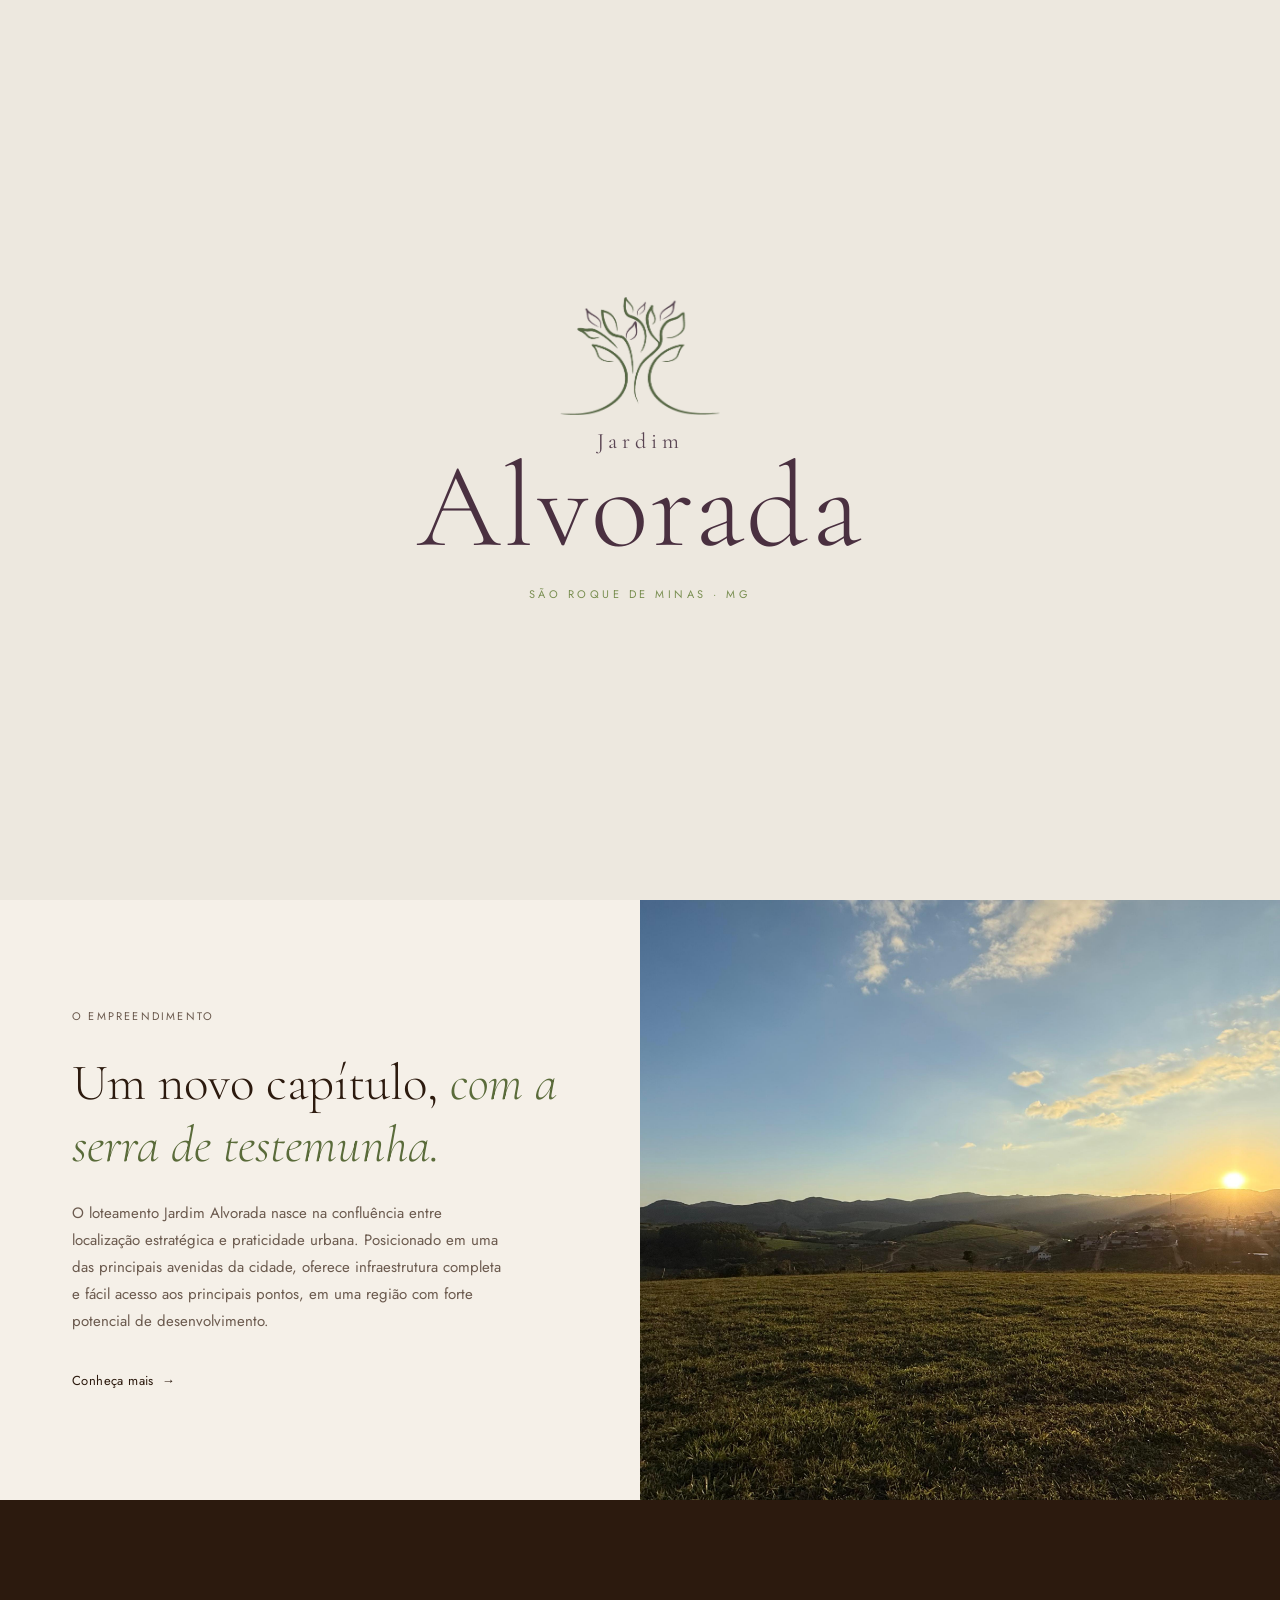
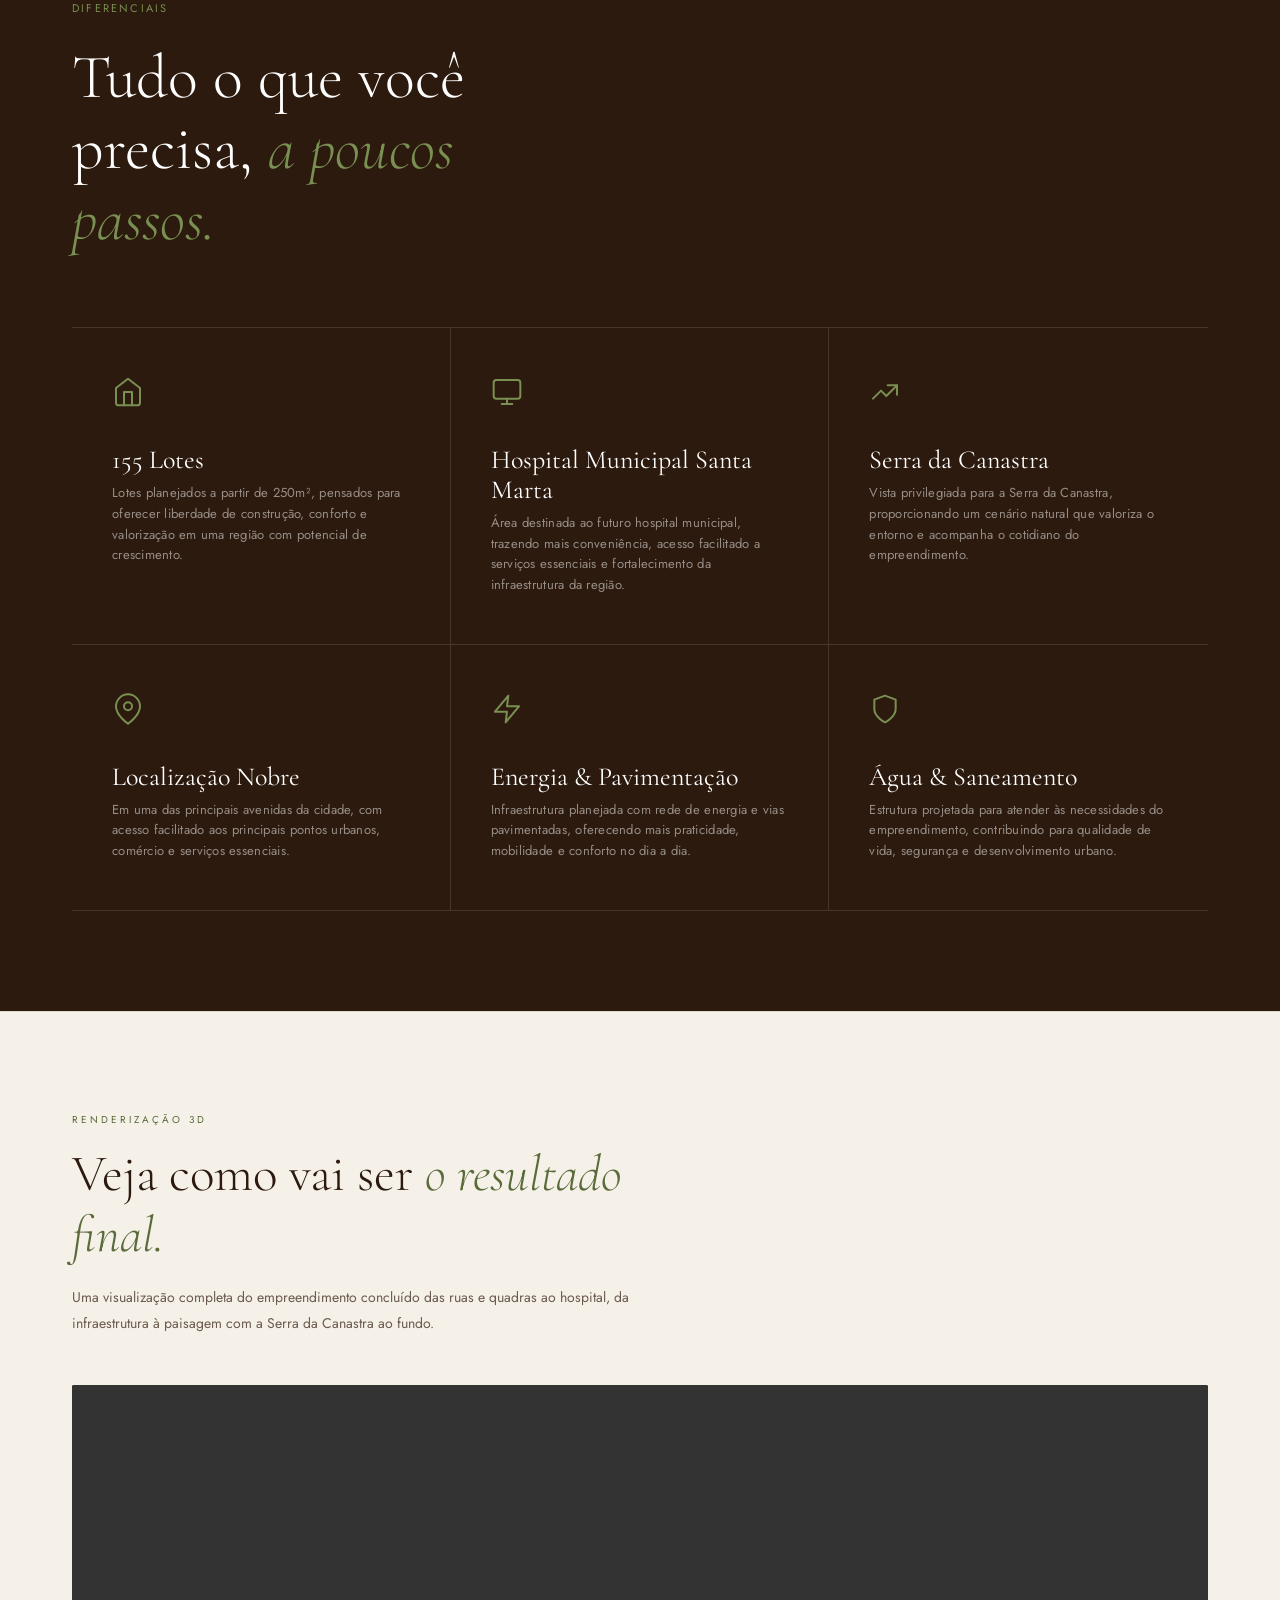
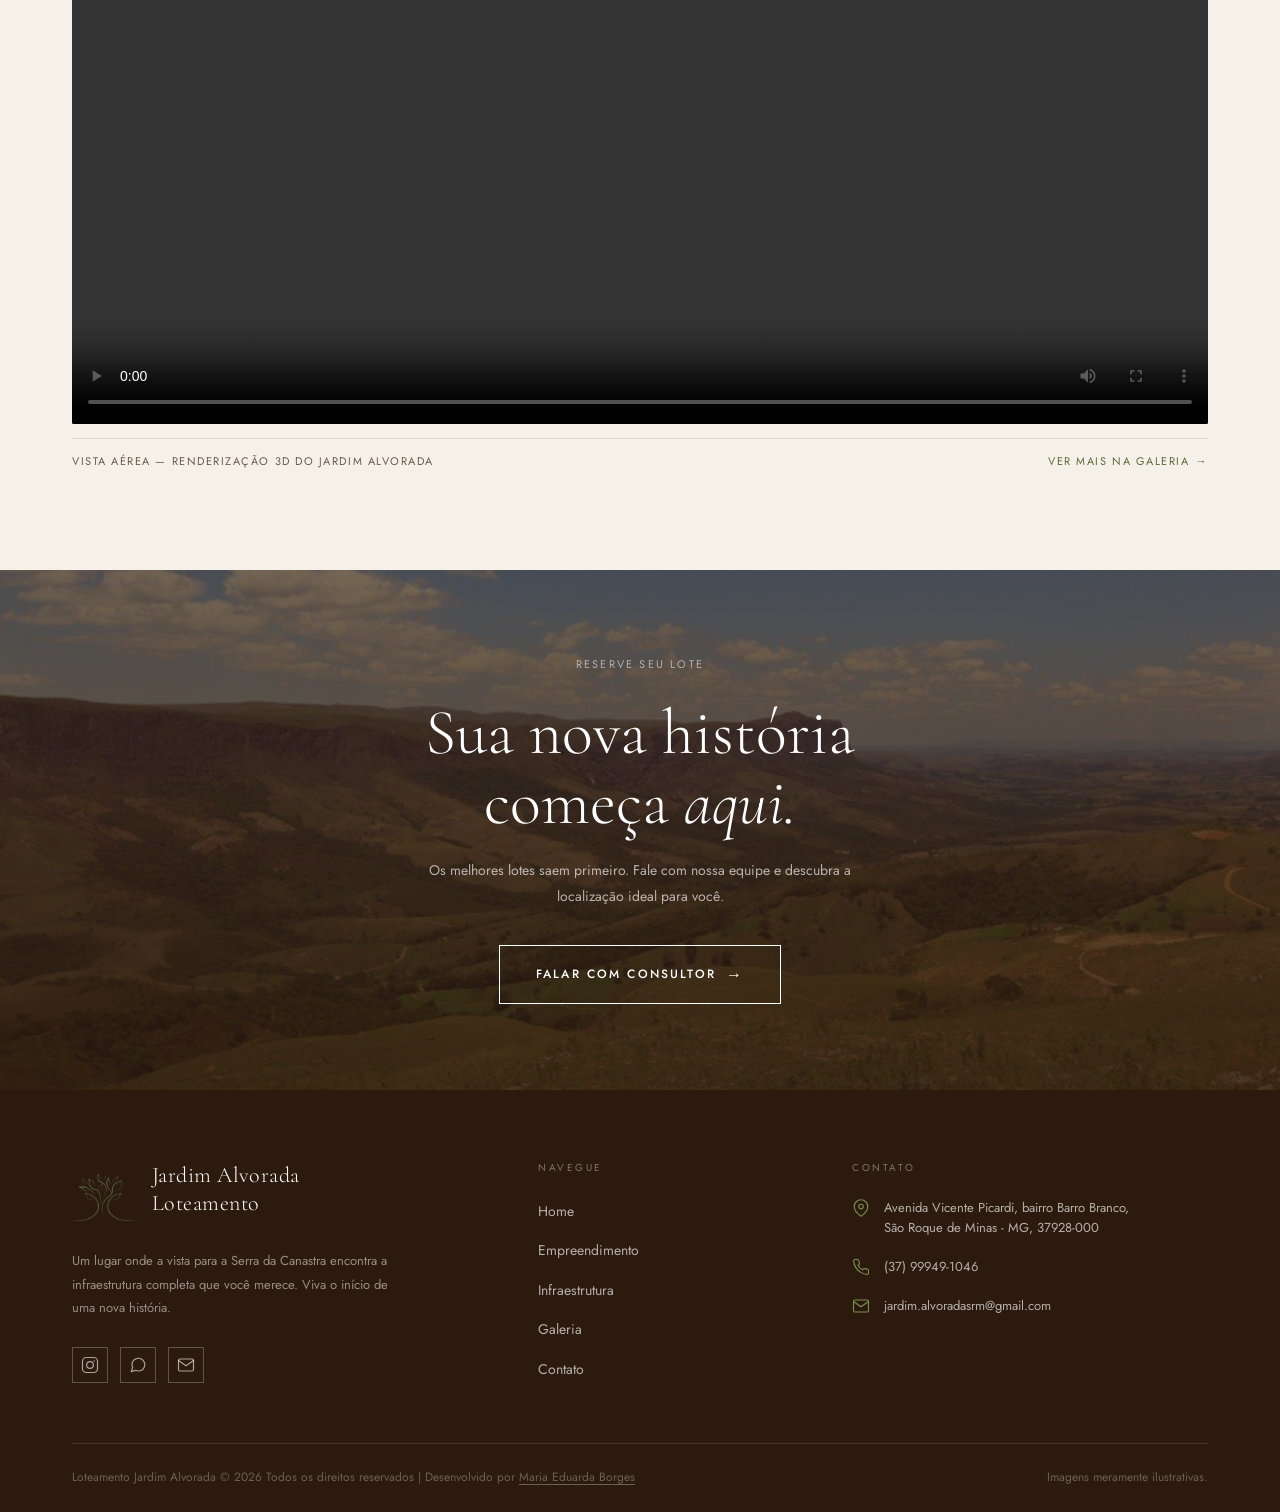
==== frontend/index.html @ a008f16a "Ajuste mapa interativo" ====
<!DOCTYPE html>
<html lang="pt-br">
<head>
  <meta charset="UTF-8">
  <meta name="viewport" content="width=device-width, initial-scale=1.0">
  <title>Loteamento Jardim Alvorada</title>
  <link rel="preconnect" href="https://fonts.googleapis.com">
  <link rel="preconnect" href="https://fonts.gstatic.com" crossorigin>
  <link href="https://fonts.googleapis.com/css2?family=Cormorant+Garamond:ital,wght@0,300;0,400;0,500;0,600;1,300;1,400;1,500&family=Cormorant+SC:wght@300;400;500&family=Jost:wght@300;400;500&display=swap" rel="stylesheet">
  <link rel="stylesheet" href="css/root.css">
  <link rel="stylesheet" href="css/components.css">
  <link rel="stylesheet" href="css/index.css">
  <link rel="stylesheet" href="css/responsive.css">
  <script src="preloader.js"></script>
</head>
<body>

<header class="nav hero-nav">
  <a href="index.html" class="logo-wrap">
    <img class="logo-icon" src="img/icone-transparent.png" alt="Jardim Alvorada ícone">
    <div class="logo-text-wrap">
      <span class="logo-name">Jardim Alvorada</span>
      <span class="logo-sub">Loteamento</span>
    </div>
  </a>
  <nav>
    <ul class="nav-links">
      <li><a href="index.html" class="active">Home</a></li>
      <li><a href="empreendimento.html">Empreendimento</a></li>
      <li><a href="infraestrutura.html">Infraestrutura</a></li>
      <li><a href="galeria.html">Galeria</a></li>
      <li><a href="contato.html">Contato</a></li>
    </ul>
  </nav>
  <button class="nav-toggle" aria-label="Menu"><span></span><span></span><span></span></button>
</header>

<div class="nav-mobile">
  <a href="index.html" class="active">Home</a>
  <a href="empreendimento.html">Empreendimento</a>
  <a href="infraestrutura.html">Infraestrutura</a>
  <a href="galeria.html">Galeria</a>
  <a href="contato.html">Contato</a>
</div>

<section class="hero" style="background-image:url('img/hero.jpg');">
  <div class="hero-overlay"></div>
  <div class="hero-content">
    <span class="label hero-label">Lançamento · Loteamento</span>
    <h1>Onde a vida <em>amanhece</em> diferente.</h1>
    <p class="hero-sub">155 lotes a partir de 250m² com vista para a Serra da Canastra, hospital integrado e infraestrutura completa.</p>
    <div class="hero-buttons">
      <a href="empreendimento.html" class="btn btn-primary">Conheça o Empreendimento <span class="arrow">→</span></a>
      <a href="contato.html" class="btn btn-outline">Quero meu Lote</a>
    </div>
  </div>
  <div class="scroll-hint">
    <span>Role para descobrir</span>
    <div class="scroll-line"></div>
  </div>
</section>

<section class="section-empreendimento">
  <div class="empreend-text">
    <span class="label section-label">O Empreendimento</span>
    <h2 class="fade-up">Um novo capítulo, <em>com a serra de testemunha.</em></h2>
    <p class="fade-up delay-1">O loteamento Jardim Alvorada nasce na confluência entre localização estratégica e praticidade urbana. Posicionado em uma das principais avenidas da cidade, oferece infraestrutura completa e fácil acesso aos principais pontos, em uma região com forte potencial de desenvolvimento.</p>
    <a href="empreendimento.html" class="link-arrow fade-up delay-2">Conheça mais <span>→</span></a>
  </div>
  <div class="empreend-image">
    <img src="img/empreendimento-split.jpg" alt="Serra da Canastra">
  </div>
</section>

<section class="section-diferenciais">
  <div class="diferenciais-header fade-up">
    <span class="label section-label">Diferenciais</span>
    <h2>Tudo o que você precisa, <em>a poucos passos.</em></h2>
  </div>
  <div class="diferenciais-grid">
    <div class="diferencial-item fade-up">
      <svg class="dif-icon" viewBox="0 0 24 24" fill="none" stroke-width="1.5" stroke-linecap="round" stroke-linejoin="round"><path d="M3 9l9-7 9 7v11a2 2 0 01-2 2H5a2 2 0 01-2-2z"/><polyline points="9,22 9,12 15,12 15,22"/></svg>
      <h3>155 Lotes</h3><p>Lotes planejados a partir de 250m², pensados para oferecer liberdade de construção, conforto e valorização em uma região com potencial de crescimento.</p>
    </div>
    <div class="diferencial-item fade-up delay-1">
      <svg class="dif-icon" viewBox="0 0 24 24" fill="none" stroke-width="1.5" stroke-linecap="round" stroke-linejoin="round"><rect x="2" y="3" width="20" height="14" rx="2"/><line x1="8" y1="21" x2="16" y2="21"/><line x1="12" y1="17" x2="12" y2="21"/></svg>
      <h3>Hospital Municipal Santa Marta</h3><p>Área destinada ao futuro hospital municipal, trazendo mais conveniência, acesso facilitado a serviços essenciais e fortalecimento da infraestrutura da região.</p>
    </div>
    <div class="diferencial-item fade-up delay-2">
      <svg class="dif-icon" viewBox="0 0 24 24" fill="none" stroke-width="1.5" stroke-linecap="round" stroke-linejoin="round"><polyline points="3,17 9,11 13,15 21,7"/><polyline points="14,7 21,7 21,14"/></svg>
      <h3>Serra da Canastra</h3><p>Vista privilegiada para a Serra da Canastra, proporcionando um cenário natural que valoriza o entorno e acompanha o cotidiano do empreendimento.</p>
    </div>
    <div class="diferencial-item fade-up delay-1">
      <svg class="dif-icon" viewBox="0 0 24 24" fill="none" stroke-width="1.5" stroke-linecap="round" stroke-linejoin="round"><path d="M21 10c0 7-9 13-9 13s-9-6-9-13a9 9 0 0118 0z"/><circle cx="12" cy="10" r="3"/></svg>
      <h3>Localização Nobre</h3><p>Em uma das principais avenidas da cidade, com acesso facilitado aos principais pontos urbanos, comércio e serviços essenciais.</p>
    </div>
    <div class="diferencial-item fade-up delay-2">
      <svg class="dif-icon" viewBox="0 0 24 24" fill="none" stroke-width="1.5" stroke-linecap="round" stroke-linejoin="round"><polygon points="13,2 3,14 12,14 11,22 21,10 12,10"/></svg>
      <h3>Energia &amp; Pavimentação</h3><p>Infraestrutura planejada com rede de energia e vias pavimentadas, oferecendo mais praticidade, mobilidade e conforto no dia a dia.</p>
    </div>
    <div class="diferencial-item fade-up delay-3">
      <svg class="dif-icon" viewBox="0 0 24 24" fill="none" stroke-width="1.5" stroke-linecap="round" stroke-linejoin="round"><path d="M12 22c0 0-8-4-8-10V5l8-3 8 3v7c0 6-8 10-8 10z"/></svg>
      <h3>Água &amp; Saneamento</h3><p>Estrutura projetada para atender às necessidades do empreendimento, contribuindo para qualidade de vida, segurança e desenvolvimento urbano.</p>
    </div>
  </div>
</section>

<!-- VÍDEO -->
<section class="section-video-destaque">
  <div class="video-destaque-intro fade-up">
    <span class="sl">Renderização 3D</span>
    <h2>Veja como vai ser <em>o resultado final.</em></h2>
    <p>Uma visualização completa do empreendimento concluído das ruas e quadras ao hospital, da infraestrutura à paisagem com a Serra da Canastra ao fundo.</p>
  </div>
  <div class="video-destaque-wrap fade-up delay-1">
    <video controls preload="metadata">
      <source src="video/render-1.mp4" type="video/mp4">
      Seu navegador não suporta vídeo HTML5.
    </video>
    <div class="video-destaque-caption">
      Vista aérea — renderização 3D do Jardim Alvorada
      <a href="galeria.html" class="video-galeria-link">Ver mais na Galeria <span>→</span></a>
    </div>
  </div>
</section>

<section class="section-cta" style="background-image:url('img/cta.jpg');">
  <div class="cta-overlay"></div>
  <div class="cta-content fade-up">
    <span class="label section-label">Reserve seu Lote</span>
    <h2>Sua nova história começa <em>aqui.</em></h2>
    <p>Os melhores lotes saem primeiro. Fale com nossa equipe e descubra a localização ideal para você.</p>
    <a href="contato.html" class="btn btn-outline-dark">Falar com Consultor <span class="arrow">→</span></a>
  </div>
</section>

<footer class="footer">
  <div class="footer-grid">
    <div class="footer-brand">
      <div class="footer-brand-logo">
        <img src="img/icone-transparent.png" alt="Jardim Alvorada ícone">
        <span class="logo-name">Jardim Alvorada<br>Loteamento</span>
      </div>
      <p>Um lugar onde a vista para a Serra da Canastra encontra a infraestrutura completa que você merece. Viva o início de uma nova história.</p>
      <div class="footer-social">
        <a href="https://www.instagram.com/jardim.alvoradasrm/" target="_blank" rel="noopener noreferrer" class="social-btn" aria-label="Instagram">
          <svg viewBox="0 0 24 24" fill="none" stroke="currentColor" stroke-width="1.6" stroke-linecap="round" stroke-linejoin="round">
            <rect x="2" y="2" width="20" height="20" rx="5" ry="5"/>
            <circle cx="12" cy="12" r="4.5"/>
            <circle cx="17.5" cy="6.5" r="1" fill="currentColor" stroke="none"/>
          </svg>
        </a>
        <a href="https://wa.me/5537999491046" target="_blank" rel="noopener noreferrer" class="social-btn" aria-label="WhatsApp">
          <svg viewBox="0 0 24 24" fill="none" stroke="currentColor" stroke-width="1.6" stroke-linecap="round" stroke-linejoin="round">
            <path d="M21 11.5a8.38 8.38 0 01-.9 3.8 8.5 8.5 0 01-7.6 4.7 8.38 8.38 0 01-3.8-.9L3 21l1.9-5.7a8.38 8.38 0 01-.9-3.8 8.5 8.5 0 014.7-7.6 8.38 8.38 0 013.8-.9h.5a8.48 8.48 0 018 8v.5z"/>
          </svg>
        </a>
        <a href="mailto:jardim.alvoradasrm@gmail.com" class="social-btn" aria-label="E-mail">
          <svg viewBox="0 0 24 24" fill="none" stroke="currentColor" stroke-width="1.6" stroke-linecap="round" stroke-linejoin="round">
            <path d="M4 4h16c1.1 0 2 .9 2 2v12c0 1.1-.9 2-2 2H4c-1.1 0-2-.9-2-2V6c0-1.1.9-2 2-2z"/>
            <polyline points="22,6 12,13 2,6"/>
          </svg>
        </a>
      </div>
    </div>
    <div class="footer-nav">
      <h4>Navegue</h4>
      <ul>
        <li><a href="index.html">Home</a></li>
        <li><a href="empreendimento.html">Empreendimento</a></li>
        <li><a href="infraestrutura.html">Infraestrutura</a></li>
        <li><a href="galeria.html">Galeria</a></li>
        <li><a href="contato.html">Contato</a></li>
      </ul>
    </div>
    <div class="footer-contact">
      <h4>Contato</h4>
      <div class="contact-item"><svg class="contact-icon" viewBox="0 0 24 24"><path d="M21 10c0 7-9 13-9 13s-9-6-9-13a9 9 0 0118 0z"/><circle cx="12" cy="10" r="3"/></svg><p>Avenida Vicente Picardi, bairro Barro Branco,<br>São Roque de Minas - MG, 37928-000</p></div>
      <div class="contact-item"><svg class="contact-icon" viewBox="0 0 24 24"><path d="M22 16.92v3a2 2 0 01-2.18 2 19.79 19.79 0 01-8.63-3.07 19.5 19.5 0 01-6-6A19.79 19.79 0 012.12 4.18 2 2 0 014.11 2h3a2 2 0 012 1.72c.127.96.361 1.903.7 2.81a2 2 0 01-.45 2.11L8.09 9.91a16 16 0 006 6l1.27-1.27a2 2 0 012.11-.45c.907.339 1.85.573 2.81.7A2 2 0 0122 16.92z"/></svg><p>(37) 99949-1046</p></div>
      <div class="contact-item"><svg class="contact-icon" viewBox="0 0 24 24"><path d="M4 4h16c1.1 0 2 .9 2 2v12c0 1.1-.9 2-2 2H4c-1.1 0-2-.9-2-2V6c0-1.1.9-2 2-2z"/><polyline points="22,6 12,13 2,6"/></svg><p>jardim.alvoradasrm@gmail.com</p></div>
    </div>
  </div>
  <div class="footer-bottom">
    <p>Loteamento Jardim Alvorada © 2026 Todos os direitos reservados | Desenvolvido por <a href="https://github.com/mariaesborges" target="_blank" rel="noopener noreferrer">Maria Eduarda Borges</a></p>
    <p>Imagens meramente ilustrativas.</p>
  </div>
</footer>

<script src="shared.js"></script>
</body>
</html>
---- frontend/css/root.css ----
/* ============================================================
   root.css — variáveis CSS, reset e tipografia base
   Jardim Alvorada Residencial
   ============================================================ */

/* ===== VARIÁVEIS ===== */
:root {
  /* Paleta */
  --cream:        #f5f0e8;
  --dark-brown:   #2c1a0e;
  --medium-brown: #3d2512;
  --green:        #5a6b3a;
  --green-light:  #7a8f52;
  --green-hover:  #4a5930;
  --mauve:        #594452;
  --text:         #2c1a0e;
  --text-light:   #6b5a4e;
  --white:        #ffffff;
  --border:       rgba(44, 26, 14, 0.12);

  /* Tipografia */
  --font-serif: 'Cormorant Garamond', Georgia, serif;
  --font-sans:  'Jost', sans-serif;

  /* Espaçamentos */
  --pad-h:      72px;   /* padding horizontal padrão */
  --pad-h-md:   32px;   /* padding horizontal mobile */

  /* Transições */
  --trans-base: 0.3s ease;
  --trans-slow: 0.8s ease;
}

/* ===== RESET ===== */
*, *::before, *::after {
  margin: 0;
  padding: 0;
  box-sizing: border-box;
}

html {
  scroll-behavior: smooth;
  -webkit-text-size-adjust: 100%;
}

body {
  font-family: var(--font-serif);
  background: var(--cream);
  color: var(--text);
  line-height: 1.6;
  overflow-x: hidden;
}

img {
  display: block;
  max-width: 100%;
}

button {
  font-family: inherit;
}

/* ===== TIPOGRAFIA BASE ===== */
h1, h2, h3, h4 {
  font-family: var(--font-serif);
  font-weight: 400;
  line-height: 1.15;
}

p, a, li, span {
  font-family: var(--font-sans);
}

/* Label utilitário — usado em toda a aplicação */
.label {
  font-family: var(--font-sans);
  font-size: 11px;
  letter-spacing: 0.2em;
  text-transform: uppercase;
  font-weight: 400;
}

/* Eyelet (subtítulo de seção em topo) */
.el,
.sl {
  font-family: var(--font-sans);
  font-size: 11px;
  letter-spacing: 0.22em;
  text-transform: uppercase;
  color: var(--text-light);
  margin-bottom: 20px;
  display: block;
}

/* ===== ANIMAÇÕES GLOBAIS ===== */
.fade-up {
  opacity: 0;
  transform: translateY(32px);
  transition: opacity 0.8s ease, transform 0.8s ease;
}

.fade-up.visible {
  opacity: 1;
  transform: translateY(0);
}

.fade-up.delay-1 { transition-delay: 0.10s; }
.fade-up.delay-2 { transition-delay: 0.20s; }
.fade-up.delay-3 { transition-delay: 0.30s; }
.fade-up.delay-4 { transition-delay: 0.40s; }
.fade-up.delay-5 { transition-delay: 0.50s; }

/* ===== UTILITÁRIOS ===== */
.img-placeholder {
  width: 100%;
  height: 100%;
  background: linear-gradient(135deg, #3d2c1a, #594452, #4a5930);
  display: flex;
  align-items: center;
  justify-content: center;
  color: rgba(255,255,255,0.3);
  font-family: var(--font-sans);
  font-size: 12px;
  letter-spacing: 0.1em;
}
---- frontend/css/components.css ----
/* ============================================================
   components.css — componentes reutilizáveis em todas as páginas
   Depende de: root.css
   ============================================================ */

/* ===== NAV ===== */
.nav {
  position: fixed;
  top: 0;
  width: 100%;
  padding: 22px var(--pad-h);
  display: flex;
  align-items: center;
  justify-content: space-between;
  z-index: 1000;
  transition: background var(--trans-base), box-shadow var(--trans-base);
  background: transparent;
}

.nav.hero-nav  { background: transparent; }

.nav.nav-scroll,
.nav.nav-dark  {
  background: rgba(245, 240, 232, 0.96);
  backdrop-filter: blur(12px);
  -webkit-backdrop-filter: blur(12px);
  box-shadow: 0 1px 0 var(--border);
}

/* Logo */
.logo-wrap {
  display: flex;
  align-items: center;
  gap: 10px;
  text-decoration: none;
  line-height: 1;
}

.logo-icon {
  height: 40px;
  width: auto;
  flex-shrink: 0;
  transition: filter var(--trans-base);
}

.hero-nav .logo-icon {
  filter: brightness(0) invert(1) opacity(0.85);
}

.nav-dark  .logo-icon,
.nav-scroll .logo-icon { filter: none; }

.logo-text-wrap {
  display: flex;
  flex-direction: column;
  line-height: 1;
}

.logo-name {
  font-family: var(--font-serif);
  font-size: 22px;
  font-weight: 400;
  letter-spacing: 0.02em;
  color: var(--dark-brown);
  transition: color var(--trans-base);
}

.logo-sub {
  font-family: var(--font-sans);
  font-size: 9px;
  letter-spacing: 0.35em;
  text-transform: uppercase;
  color: var(--text-light);
  margin-top: 2px;
  transition: color var(--trans-base);
}

.hero-nav .logo-name,
.hero-nav .logo-sub { color: var(--white); }

/* Links desktop */
.nav-links {
  display: flex;
  gap: 36px;
  list-style: none;
}

.nav-links a {
  font-family: var(--font-sans);
  font-size: 13px;
  letter-spacing: 0.05em;
  text-decoration: none;
  color: var(--dark-brown);
  transition: color var(--trans-base);
  position: relative;
}

.hero-nav .nav-links a { color: rgba(255,255,255,0.9); }

.nav-links a::after {
  content: '';
  position: absolute;
  bottom: -4px;
  left: 0;
  width: 0;
  height: 1px;
  background: var(--green);
  transition: width var(--trans-base);
}

.nav-links a:hover::after,
.nav-links a.active::after { width: 100%; }

.nav-links a:hover           { color: var(--green); }
.hero-nav .nav-links a:hover { color: var(--white); }

/* Hamburger */
.nav-toggle {
  display: none;
  flex-direction: column;
  gap: 5px;
  background: none;
  border: none;
  cursor: pointer;
  padding: 4px;
  z-index: 1100;
}

.nav-toggle span {
  display: block;
  width: 24px;
  height: 1.5px;
  background: var(--dark-brown);
  transition: all var(--trans-base);
  transform-origin: center;
}

.hero-nav .nav-toggle span { background: var(--white); }

.nav-toggle.open span:nth-child(1) { transform: translateY(6.5px) rotate(45deg); }
.nav-toggle.open span:nth-child(2) { opacity: 0; transform: scaleX(0); }
.nav-toggle.open span:nth-child(3) { transform: translateY(-6.5px) rotate(-45deg); }

/* Mobile overlay */
.nav-mobile {
  display: none;
  position: fixed;
  inset: 0;
  background: var(--cream);
  z-index: 1050;
  flex-direction: column;
  align-items: center;
  justify-content: center;
  gap: 32px;
  opacity: 0;
  pointer-events: none;
  transition: opacity 0.35s ease;
}

.nav-mobile.open {
  display: flex;
  opacity: 1;
  pointer-events: all;
}

.nav-mobile a {
  font-family: var(--font-serif);
  font-size: 36px;
  font-weight: 300;
  color: var(--dark-brown);
  text-decoration: none;
  letter-spacing: 0.02em;
  transition: color var(--trans-base);
}

.nav-mobile a:hover,
.nav-mobile a.active { color: var(--green); }

/* ===== PAGE HERO BANNER (páginas internas) ===== */
.page-hero-banner {
  width: 100%;
  height: 440px;
  position: relative;
  overflow: hidden;
  background-size: cover;
  background-repeat: no-repeat;
  margin-top: 72px;
}

.ph-overlay {
  position: absolute;
  inset: 0;
}

.ph-content {
  position: absolute;
  bottom: 0;
  left: 0;
  padding: 56px var(--pad-h);
  max-width: 700px;
}

.ph-content .el {
  color: var(--green-light);
  margin-bottom: 20px;
}

.ph-content h1 {
  font-size: clamp(44px, 5.5vw, 72px);
  font-weight: 300;
  color: var(--white);
  line-height: 1.1;
  margin-bottom: 16px;
}

.ph-content p {
  font-family: var(--font-sans);
  font-size: 15px;
  color: rgba(255,255,255,0.72);
  line-height: 1.7;
  max-width: 540px;
}

/* ===== BOTÕES ===== */
.btn {
  display: inline-flex;
  align-items: center;
  gap: 10px;
  padding: 14px 28px;
  font-family: var(--font-sans);
  font-size: 11px;
  font-weight: 500;
  letter-spacing: 0.18em;
  text-transform: uppercase;
  text-decoration: none;
  transition: all var(--trans-base);
  cursor: pointer;
  border: none;
}

.btn-primary            { background: var(--green); color: var(--white); }
.btn-primary:hover      { background: var(--green-hover); }

.btn-outline {
  border: 1.5px solid rgba(255,255,255,0.7);
  color: var(--white);
  background: transparent;
}
.btn-outline:hover {
  background: rgba(255,255,255,0.1);
  border-color: var(--white);
}

.btn-outline-dark {
  border: 1.5px solid var(--white);
  color: var(--white);
  background: transparent;
  padding: 16px 36px;
  font-size: 12px;
}
.btn-outline-dark:hover { background: rgba(255,255,255,0.15); }

.arrow { font-size: 16px; transition: transform var(--trans-base); }
.btn:hover .arrow { transform: translateX(4px); }

.link-arrow {
  font-family: var(--font-sans);
  font-size: 13px;
  letter-spacing: 0.03em;
  color: var(--dark-brown);
  text-decoration: none;
  display: inline-flex;
  align-items: center;
  gap: 8px;
  transition: gap var(--trans-base);
}
.link-arrow:hover { gap: 14px; }

/* ===== SECTION CTA (compartilhado por todas as páginas) ===== */
.section-cta {
  position: relative;
  min-height: 520px;
  display: flex;
  align-items: center;
  justify-content: center;
  text-align: center;
  background-size: cover;
  background-position: center;
  overflow: hidden;
}

.cta-overlay {
  position: absolute;
  inset: 0;
  background: linear-gradient(to bottom, rgba(60,38,20,0.7), rgba(44,26,14,0.85));
}

.cta-content {
  position: relative;
  z-index: 2;
  max-width: 640px;
  padding: 80px 40px;
}

.cta-content .section-label {
  color: rgba(255,255,255,0.55);
  margin-bottom: 24px;
  display: block;
}

.cta-content h2 {
  font-size: clamp(44px, 5vw, 68px);
  font-weight: 300;
  color: var(--white);
  margin-bottom: 20px;
  line-height: 1.1;
}

.cta-content h2 em { font-style: italic; }

.cta-content p {
  font-size: 14px;
  color: rgba(255,255,255,0.65);
  line-height: 1.8;
  margin-bottom: 36px;
  max-width: 480px;
  margin-left: auto;
  margin-right: auto;
}

/* ===== FOOTER ===== */
.footer {
  background: var(--dark-brown);
  color: var(--white);
  padding: 72px var(--pad-h) 0;
}

.footer-grid {
  display: grid;
  grid-template-columns: 1.6fr 1fr 1.4fr;
  gap: 60px;
  padding-bottom: 60px;
  border-bottom: 1px solid rgba(255,255,255,0.1);
}

.footer-brand .logo-name {
  color: var(--white);
  font-size: 24px;
  margin-bottom: 16px;
  display: block;
}

.footer-brand p {
  font-size: 13px;
  color: rgba(255,255,255,0.5);
  line-height: 1.8;
  max-width: 320px;
  margin-bottom: 28px;
}

.footer-social { display: flex; gap: 12px; }

.social-btn {
  width: 36px;
  height: 36px;
  border: 1px solid rgba(255,255,255,0.25);
  display: flex;
  align-items: center;
  justify-content: center;
  text-decoration: none;
  color: rgba(255,255,255,0.6);
  transition: all var(--trans-base);
}
.social-btn:hover {
  border-color: rgba(255,255,255,0.6);
  color: var(--white);
}

.footer-nav h4,
.footer-contact h4 {
  font-family: var(--font-sans);
  font-size: 10px;
  letter-spacing: 0.25em;
  text-transform: uppercase;
  color: rgba(255,255,255,0.4);
  margin-bottom: 24px;
}

.footer-nav ul {
  list-style: none;
  display: flex;
  flex-direction: column;
  gap: 14px;
}

.footer-nav a {
  font-family: var(--font-sans);
  font-size: 14px;
  color: rgba(255,255,255,0.65);
  text-decoration: none;
  transition: color var(--trans-base);
}
.footer-nav a:hover { color: var(--white); }

.contact-item {
  display: flex;
  align-items: flex-start;
  gap: 14px;
  margin-bottom: 18px;
}

.contact-icon {
  width: 18px;
  height: 18px;
  stroke: var(--green-light);
  fill: none;
  stroke-width: 1.5;
  stroke-linecap: round;
  stroke-linejoin: round;
  flex-shrink: 0;
  margin-top: 1px;
}

.contact-item p {
  font-family: var(--font-sans);
  font-size: 13px;
  color: rgba(255,255,255,0.65);
  line-height: 1.6;
}

.footer-bottom {
  padding: 24px 0;
  display: flex;
  justify-content: space-between;
  align-items: center;
  flex-wrap: wrap;
  gap: 8px;
}

.footer-bottom p {
  font-family: var(--font-sans);
  font-size: 12px;
  color: rgba(255,255,255,0.3);
}

.footer-bottom a {
  color: rgba(255,255,255,0.3);
  text-decoration: underline;
  text-underline-offset: 3px;
  transition: color 0.2s;
}

.footer-bottom a:hover {
  color: rgba(255,255,255,0.65);
}

/* ===== LIGHTBOX ===== */
.lightbox {
  display: none;
  position: fixed;
  inset: 0;
  background: rgba(0,0,0,0.92);
  z-index: 9999;
  align-items: center;
  justify-content: center;
}
.lightbox.active { display: flex; }
.lightbox img { max-width: 90vw; max-height: 85vh; object-fit: contain; }
.lightbox-close {
  position: absolute;
  top: 28px;
  right: 36px;
  color: rgba(255,255,255,0.7);
  font-size: 32px;
  cursor: pointer;
  font-weight: 200;
  line-height: 1;
  transition: color var(--trans-base);
  background: none;
  border: none;
}
.lightbox-close:hover { color: var(--white); }

/* ===== FOOTER BRAND LOGO ===== */
.footer-brand-logo {
  display: flex;
  align-items: center;
  gap: 16px;
  margin-bottom: 16px;
}

.footer-brand-logo img {
  width: 64px;
  height: 64px;
  object-fit: contain;
  flex-shrink: 0;
  opacity: 0.9;
}

.footer-brand-logo .logo-name {
  font-family: var(--font-serif);
  font-size: 22px;
  font-weight: 300;
  color: var(--white);
  line-height: 1.25;
}

.footer-brand > .logo-name { display: none; }

.social-btn svg {
  width: 18px;
  height: 18px;
}

/* ===== RESPONSIVE GLOBAL ===== */
@media (max-width: 1024px) {
  .nav { padding: 20px 40px; }
  .ph-content { padding: 40px 40px; }
  .footer { padding: 60px 40px 0; }
}

@media (max-width: 768px) {
  :root { --pad-h: var(--pad-h-md); }

  .nav { padding: 18px var(--pad-h-md); }
  .nav-links { display: none; }
  .nav-toggle { display: flex; }

  .ph-content { padding: 36px var(--pad-h-md); }
  .page-hero-banner { height: 360px; }

  .footer { padding: 60px var(--pad-h-md) 0; }
  .footer-grid { grid-template-columns: 1fr; gap: 40px; }
}

@media (max-width: 480px) {
  .page-hero-banner { height: 300px; }
}
---- frontend/css/index.css ----
/* ============================================================
   index.css — estilos exclusivos da homepage (index.html)
   Depende de: root.css, components.css
   ============================================================ */

/* ===== HERO ===== */
.hero {
  height: 100vh;
  min-height: 700px;
  background-size: cover;
  background-position: center;
  background-repeat: no-repeat;
  display: flex;
  align-items: flex-end;
  padding: 80px var(--pad-h);
  position: relative;
  overflow: hidden;
}

.hero-overlay {
  position: absolute;
  inset: 0;
  background: linear-gradient(
    160deg,
    rgba(30, 18, 6, 0.55) 0%,
    rgba(44, 26, 14, 0.72) 50%,
    rgba(30, 18, 6, 0.82) 100%
  );
}

.hero-content {
  position: relative;
  z-index: 2;
  max-width: 620px;
}

.hero-label {
  color: rgba(255,255,255,0.65);
  margin-bottom: 20px;
  display: block;
}

.hero h1 {
  font-size: clamp(56px, 7vw, 88px);
  font-weight: 300;
  color: var(--white);
  letter-spacing: -0.01em;
  margin-bottom: 6px;
}

.hero h1 em {
  color: var(--green-light);
  font-style: italic;
  font-weight: 300;
}

.hero-sub {
  font-family: var(--font-sans);
  font-size: 15px;
  color: rgba(255,255,255,0.75);
  margin-top: 20px;
  margin-bottom: 36px;
  line-height: 1.7;
  max-width: 480px;
}

.hero-buttons {
  display: flex;
  gap: 16px;
  flex-wrap: wrap;
}

/* Scroll hint */
.scroll-hint {
  position: absolute;
  bottom: 32px;
  left: 50%;
  transform: translateX(-50%);
  z-index: 2;
  color: rgba(255,255,255,0.55);
  font-family: var(--font-sans);
  font-size: 10px;
  letter-spacing: 0.25em;
  text-transform: uppercase;
  display: flex;
  flex-direction: column;
  align-items: center;
  gap: 10px;
}

.scroll-line {
  width: 1px;
  height: 40px;
  background: rgba(255,255,255,0.4);
  animation: scrollDown 2s ease-in-out infinite;
}

@keyframes scrollDown {
  0%   { transform: scaleY(0); transform-origin: top; }
  50%  { transform: scaleY(1); transform-origin: top; }
  51%  { transform: scaleY(1); transform-origin: bottom; }
  100% { transform: scaleY(0); transform-origin: bottom; }
}

/* ===== SECTION: SPLIT EMPREENDIMENTO ===== */
.section-empreendimento {
  display: grid;
  grid-template-columns: 1fr 1fr;
  min-height: 600px;
}

.empreend-text {
  padding: 100px var(--pad-h);
  display: flex;
  flex-direction: column;
  justify-content: center;
  background: var(--cream);
}

.empreend-text .section-label {
  color: var(--text-light);
  margin-bottom: 28px;
  display: block;
}

.empreend-text h2 {
  font-size: clamp(36px, 4vw, 52px);
  font-weight: 300;
  color: var(--dark-brown);
  margin-bottom: 24px;
  line-height: 1.2;
}
.empreend-text h2 em { color: var(--green); font-style: italic; }

.empreend-text p {
  font-size: 15px;
  color: var(--text-light);
  line-height: 1.8;
  margin-bottom: 36px;
  max-width: 440px;
}

.empreend-image {
  position: relative;
  overflow: hidden;
  min-height: 500px;
}

.empreend-image img {
  width: 100%;
  height: 100%;
  object-fit: cover;
  transition: transform var(--trans-slow);
}
.empreend-image:hover img { transform: scale(1.03); }

/* ===== SECTION: DIFERENCIAIS ===== */
.section-diferenciais {
  background: var(--dark-brown);
  padding: 100px var(--pad-h);
  color: var(--white);
}

.diferenciais-header { margin-bottom: 72px; }

.diferenciais-header .section-label {
  color: var(--green-light);
  margin-bottom: 24px;
  display: block;
}

.diferenciais-header h2 {
  font-size: clamp(40px, 5vw, 62px);
  font-weight: 300;
  color: var(--white);
  max-width: 500px;
  line-height: 1.15;
}
.diferenciais-header h2 em { color: var(--green-light); font-style: italic; }

.diferenciais-grid {
  display: grid;
  grid-template-columns: repeat(3, 1fr);
  border-top: 1px solid rgba(255,255,255,0.12);
}

.diferencial-item {
  padding: 48px 40px;
  border-bottom: 1px solid rgba(255,255,255,0.12);
  transition: background var(--trans-base);
}
.diferencial-item:not(:nth-child(3n)) {
  border-right: 1px solid rgba(255,255,255,0.12);
}
.diferencial-item:hover { background: rgba(255,255,255,0.04); }

.dif-icon {
  width: 32px;
  height: 32px;
  margin-bottom: 28px;
  stroke: var(--green-light);
  fill: none;
  stroke-width: 1.5;
  stroke-linecap: round;
  stroke-linejoin: round;
}

.diferencial-item h3 {
  font-size: 26px;
  font-weight: 400;
  color: var(--white);
  margin-bottom: 8px;
}
.diferencial-item p {
  font-size: 13px;
  color: rgba(255,255,255,0.5);
  letter-spacing: 0.02em;
}

/* ===== VÍDEO DESTAQUE ===== */
.section-video-destaque {
  padding: 100px var(--pad-h);
  background: var(--cream);
  border-top: 1px solid var(--border);
}

.video-destaque-intro {
  max-width: 600px;
  margin-bottom: 48px;
}

.video-destaque-intro .sl {
  display: block;
  font-family: var(--font-sans);
  font-size: 10px;
  letter-spacing: 0.3em;
  text-transform: uppercase;
  color: var(--green);
  margin-bottom: 16px;
}

.video-destaque-intro h2 {
  font-size: clamp(36px, 4vw, 52px);
  font-weight: 300;
  color: var(--dark-brown);
  line-height: 1.2;
  margin-bottom: 18px;
}
.video-destaque-intro h2 em { color: var(--green); font-style: italic; }

.video-destaque-intro p {
  font-family: var(--font-sans);
  font-size: 14px;
  color: var(--text-light);
  line-height: 1.85;
}

.video-destaque-wrap video {
  width: 100%;
  display: block;
  aspect-ratio: 16 / 9;
  object-fit: cover;
  background: #1a1410;
  border-radius: 2px;
}

.video-destaque-caption {
  display: flex;
  align-items: center;
  justify-content: space-between;
  flex-wrap: wrap;
  gap: 12px;
  font-family: var(--font-sans);
  font-size: 11px;
  letter-spacing: 0.14em;
  text-transform: uppercase;
  color: var(--text-light);
  margin-top: 14px;
  padding-top: 14px;
  border-top: 1px solid var(--border);
}

.video-galeria-link {
  font-family: var(--font-sans);
  font-size: 11px;
  letter-spacing: 0.14em;
  text-transform: uppercase;
  color: var(--green);
  text-decoration: none;
  display: flex;
  align-items: center;
  gap: 6px;
  transition: opacity var(--trans-base);
}
.video-galeria-link:hover { opacity: 0.7; }

/* ===== RESPONSIVE ===== */
@media (max-width: 768px) {
  .hero { padding: 60px var(--pad-h-md); }
  .section-empreendimento { grid-template-columns: 1fr; }
  .empreend-text { padding: 64px var(--pad-h-md); }
  .empreend-image { min-height: 320px; }
  .section-diferenciais { padding: 72px var(--pad-h-md); }
  .diferenciais-grid { grid-template-columns: 1fr; }
  .diferencial-item:not(:nth-child(3n)) { border-right: none; }
  .section-video-destaque { padding: 72px var(--pad-h-md); }
}

@media (max-width: 480px) {
  .hero h1 { font-size: 42px; }
  .hero { padding: 40px 24px; }
}
---- frontend/css/responsive.css ----
/* ============================================================
   responsive.css — Jardim Alvorada
   Adicionar em TODAS as páginas como ÚLTIMO link CSS:
   <link rel="stylesheet" href="css/responsive.css">

   Breakpoints:
   xs:  < 480px      (mobile pequeno)
   sm:  480–767px    (mobile)
   md:  768–1023px   (tablet)
   lg:  1024–1279px  (notebook)
   xl:  ≥ 1280px     (desktop — padrão, sem media query)
   ============================================================ */

/* ============================================================
   RESET COMPLEMENTAR
   ============================================================ */
*, *::before, *::after { box-sizing: border-box; }
img, video { max-width: 100%; height: auto; display: block; }

/* ============================================================
   NAVBAR
   ============================================================ */

/* Tablet */
@media (max-width: 1023px) {
  .nav { padding: 18px 40px; }
  .nav-links { gap: 22px; }
  .nav-links a { font-size: 12px; }
}

/* Mobile — esconde links, mostra toggle */
@media (max-width: 767px) {
  .nav { padding: 16px 24px; }
  .nav-links { display: none !important; }
  .nav-toggle { display: flex !important; }
  .logo-icon  { height: 32px; }
  .logo-name  { font-size: 16px; }
  .logo-sub   { font-size: 8px; }
}

/* Menu mobile — transição suave */
.nav-mobile {
  transition: opacity 0.32s ease, transform 0.32s ease;
  transform: translateY(-8px);
}
.nav-mobile.open {
  transform: translateY(0);
}

@media (max-width: 767px) {
  .nav-mobile a { font-size: clamp(24px, 7vw, 36px); }
}

/* ============================================================
   PAGE HERO BANNER (páginas internas)
   ============================================================ */
@media (max-width: 767px) {
  .page-hero-banner { height: 280px; margin-top: 62px; }
  .ph-content { padding: 32px 24px; }
  .ph-content h1 { font-size: clamp(26px, 7vw, 38px); }
  .ph-content p  { font-size: 13px; max-width: 100%; }
}

@media (min-width: 768px) and (max-width: 1023px) {
  .page-hero-banner { height: 340px; }
  .ph-content { padding: 44px 40px; }
  .ph-content h1 { font-size: clamp(36px, 5vw, 52px); }
}

/* ============================================================
   HERO (homepage)
   ============================================================ */
@media (max-width: 479px) {
  .hero {
    padding: 36px 20px 52px;
    min-height: 100svh;
  }
  .hero h1       { font-size: clamp(34px, 10vw, 48px); line-height: 1.1; }
  .hero-sub      { font-size: 13px; margin-bottom: 24px; max-width: 100%; }
  .hero-buttons  { flex-direction: column; gap: 10px; }
  .hero-buttons .btn { width: 100%; justify-content: center; }
  .scroll-hint   { display: none; }
}

@media (min-width: 480px) and (max-width: 767px) {
  .hero { padding: 56px 28px; }
  .hero h1 { font-size: clamp(40px, 9vw, 58px); }
  .scroll-hint { display: none; }
}

@media (min-width: 768px) and (max-width: 1023px) {
  .hero { padding: 72px 40px; }
  .hero h1 { font-size: clamp(46px, 6.5vw, 64px); }
}

/* ============================================================
   SEÇÃO EMPREENDIMENTO SPLIT (homepage)
   ============================================================ */
@media (max-width: 767px) {
  .section-empreendimento {
    grid-template-columns: 1fr;
    min-height: auto;
  }
  .empreend-text  { padding: 52px 24px; order: 1; }
  .empreend-image { min-height: 240px; order: 2; }
  .empreend-text h2 { font-size: clamp(26px, 7vw, 36px); }
  .empreend-text p  { max-width: 100%; font-size: 14px; }
}

@media (min-width: 768px) and (max-width: 1023px) {
  .empreend-text { padding: 64px 40px; }
  .empreend-image { min-height: 360px; }
}

/* ============================================================
   DIFERENCIAIS (homepage)
   ============================================================ */
@media (max-width: 479px) {
  .section-diferenciais { padding: 52px 20px; }
  .diferenciais-header  { margin-bottom: 40px; }
  .diferenciais-header h2 { font-size: clamp(26px, 8vw, 36px); }
  .diferenciais-grid { grid-template-columns: 1fr; }
  .diferencial-item  { padding: 28px 0; border-right: none !important; }
  .diferencial-item h3 { font-size: 18px; }
  .dif-icon { width: 26px; height: 26px; margin-bottom: 18px; }
}

@media (min-width: 480px) and (max-width: 767px) {
  .section-diferenciais { padding: 60px 28px; }
  .diferenciais-grid { grid-template-columns: 1fr; }
  .diferencial-item  { padding: 32px 0; border-right: none !important; }
}

@media (min-width: 768px) and (max-width: 1023px) {
  .section-diferenciais { padding: 72px 40px; }
  .diferenciais-grid {
    grid-template-columns: 1fr 1fr;
  }
  .diferencial-item:nth-child(odd)  { border-right: 1px solid rgba(255,255,255,0.12) !important; }
  .diferencial-item:nth-child(even) { border-right: none !important; }
  .diferencial-item { padding: 40px 28px; }
}

/* ============================================================
   VÍDEO DESTAQUE (homepage)
   ============================================================ */
@media (max-width: 479px) {
  .section-video-destaque { padding: 52px 20px; }
  .video-destaque-intro h2 { font-size: clamp(24px, 7vw, 32px); }
  .video-destaque-caption  { flex-direction: column; align-items: flex-start; gap: 8px; }
}

@media (min-width: 480px) and (max-width: 767px) {
  .section-video-destaque { padding: 60px 28px; }
  .video-destaque-caption { flex-direction: column; gap: 10px; }
}

@media (min-width: 768px) and (max-width: 1023px) {
  .section-video-destaque { padding: 72px 40px; }
}

/* ============================================================
   SOBRE (empreendimento)
   ============================================================ */
@media (max-width: 479px) {
  .section-sobre { padding: 52px 20px; }
  .sobre-heading { font-size: clamp(26px, 7vw, 34px); margin-bottom: 24px; }
  .sobre-cols    { grid-template-columns: 1fr; gap: 16px; }
  .sobre-cols p  { font-size: 14px; }
}

@media (min-width: 480px) and (max-width: 767px) {
  .section-sobre { padding: 60px 28px; }
  .sobre-cols    { grid-template-columns: 1fr; gap: 20px; }
}

@media (min-width: 768px) and (max-width: 1023px) {
  .section-sobre { padding: 72px 40px; }
  .sobre-cols    { grid-template-columns: 1fr 1fr; gap: 40px; }
}

/* ============================================================
   NÚMEROS (empreendimento)
   ============================================================ */
@media (max-width: 479px) {
  .section-numeros { padding: 44px 20px 52px; }
  .numeros-grid    { grid-template-columns: 1fr 1fr; }
  .numero-item     { padding: 20px 12px 0 0; }
  .numero-valor    { font-size: clamp(36px, 10vw, 52px); margin-bottom: 8px; }
  .numero-label    { font-size: 9px; letter-spacing: 0.1em; }
}

@media (min-width: 480px) and (max-width: 767px) {
  .section-numeros { padding: 52px 28px 60px; }
  .numeros-grid    { grid-template-columns: 1fr 1fr; gap: 24px; }
  .numero-valor    { font-size: clamp(44px, 9vw, 60px); }
}

@media (min-width: 768px) and (max-width: 1023px) {
  .section-numeros { padding: 52px 40px 60px; }
  .numeros-grid    { grid-template-columns: repeat(2, 1fr); gap: 28px; }
}

/* ============================================================
   OS LOTES (empreendimento)
   ============================================================ */
@media (max-width: 767px) {
  .section-lotes {
    grid-template-columns: 1fr;
    padding: 0 24px 64px;
    gap: 36px;
  }
  .lotes-image img { min-height: 240px; }
  .lotes-text h2   { font-size: clamp(24px, 7vw, 34px); }
  .lotes-text .tp  { font-size: 13px; }
  .lotes-list li   { padding: 11px 0; gap: 10px; }
  .lic             { width: 28px; height: 28px; flex-shrink: 0; }
  .li-text strong  { font-size: 13px; }
  .li-text span    { font-size: 11px; }
}

@media (min-width: 768px) and (max-width: 1023px) {
  .section-lotes {
    grid-template-columns: 1fr;
    padding: 0 40px 80px;
    gap: 48px;
  }
  .lotes-image img { min-height: 300px; }
}

/* ============================================================
   MAPA INTERATIVO (empreendimento)
   ============================================================ */
@media (max-width: 479px) {
  .section-mapa  { padding: 52px 20px; }
  .mapa-intro h2 { font-size: clamp(24px, 7vw, 32px); }
  .mapa-intro p  { font-size: 13px; }
  .mapa-layout   { grid-template-columns: 1fr; }
  .mapa-svg-wrap { min-height: 260px; }
  .mapa-painel   { padding: 24px 16px; }
  .painel-sel h3 { font-size: 18px; }
  .painel-desc   { font-size: 12px; }
  .tag-btn       { font-size: 10px; padding: 5px 8px; }
}

@media (min-width: 480px) and (max-width: 767px) {
  .section-mapa  { padding: 60px 28px; }
  .mapa-layout   { grid-template-columns: 1fr; }
  .mapa-painel   { padding: 28px 20px; }
}

@media (min-width: 768px) and (max-width: 1023px) {
  .section-mapa  { padding: 64px 40px; }
  .mapa-layout   { grid-template-columns: 1fr; }
  .mapa-painel   { padding: 32px 28px; }
}

@media (min-width: 1024px) and (max-width: 1279px) {
  .mapa-layout { grid-template-columns: 1fr 260px; }
}

/* ============================================================
   LEGENDA (empreendimento)
   ============================================================ */
@media (max-width: 479px) {
  .section-legenda { margin: 0 20px; padding: 32px 16px; }
  .leg-title { font-size: 22px; }
  .leg-cols  { grid-template-columns: 1fr; gap: 28px; }
  .leg-item div p:first-child { font-size: 15px; }
}

@media (min-width: 480px) and (max-width: 767px) {
  .section-legenda { margin: 0 24px; padding: 36px 20px; }
  .leg-cols { grid-template-columns: 1fr; gap: 32px; }
}

@media (min-width: 768px) and (max-width: 1023px) {
  .section-legenda { margin: 0 40px; padding: 40px 32px; }
  .leg-cols { grid-template-columns: 1fr 1fr; gap: 32px; }
}

/* ============================================================
   CTA (todas as páginas)
   ============================================================ */
@media (max-width: 479px) {
  .section-cta { min-height: 360px; }
  .cta-content { padding: 56px 20px; }
  .cta-content h2 { font-size: clamp(26px, 8vw, 36px); }
  .cta-content p  { font-size: 13px; max-width: 100%; }
}

@media (min-width: 480px) and (max-width: 767px) {
  .cta-content { padding: 64px 28px; }
  .cta-content h2 { font-size: clamp(28px, 7vw, 40px); }
}

/* ============================================================
   GALERIA
   ============================================================ */
@media (max-width: 479px) {
  .section-galeria  { padding: 44px 16px 56px; }
  .galeria-intro    { margin-bottom: 36px; }
  .galeria-intro h2 { font-size: clamp(24px, 8vw, 32px); }
  .galeria-grid {
    grid-template-columns: 1fr;
    gap: 6px;
    margin-bottom: 36px;
  }
  .gal-item.gal-wide {
    grid-column: span 1;
    aspect-ratio: 4 / 3;
  }
  .galeria-video-caption {
    flex-direction: column;
    align-items: flex-start;
    gap: 8px;
  }
}

@media (min-width: 480px) and (max-width: 767px) {
  .section-galeria { padding: 52px 20px 64px; }
  .galeria-grid {
    grid-template-columns: repeat(2, 1fr);
    gap: 6px;
  }
  .gal-item.gal-wide { grid-column: span 2; }
}

@media (min-width: 768px) and (max-width: 1023px) {
  .section-galeria { padding: 64px 40px 72px; }
  .galeria-grid {
    grid-template-columns: repeat(2, 1fr);
    gap: 10px;
  }
  .gal-item.gal-wide { grid-column: span 2; }
}

/* Lightbox em mobile */
@media (max-width: 767px) {
  .lb-prev  { left: 6px; }
  .lb-next  { right: 6px; }
  .lb-nav   { width: 38px; height: 38px; }
  .lb-close { top: 14px; right: 14px; width: 36px; height: 36px; }
  .lb-img   { max-width: 96vw; max-height: 72vh; }
  .lb-counter { font-size: 10px; }
}

/* ============================================================
   INFRAESTRUTURA
   ============================================================ */
@media (max-width: 479px) {
  .infra-block {
    grid-template-columns: 1fr !important;
    padding: 44px 20px !important;
    gap: 28px !important;
  }
  .infra-block.reverse .ib-image,
  .infra-block.reverse .ib-text { order: unset; }
  .infra-block .ib-image { order: 1; }
  .infra-block .ib-text  { order: 2; }
  .ib-image { min-height: 220px !important; }
  .ib-text  { padding: 0 !important; }
  .ib-text h2 { font-size: clamp(22px, 7vw, 30px); }
  .ib-text p  { font-size: 13px; max-width: 100%; }
  /* Remove sangrias no mobile */
  .ib-image.bleed-left  { margin-left: -20px !important; }
  .ib-image.bleed-right { margin-right: -20px !important; }
}

@media (min-width: 480px) and (max-width: 767px) {
  .infra-block {
    grid-template-columns: 1fr !important;
    padding: 52px 28px !important;
    gap: 32px !important;
  }
  .infra-block .ib-image { order: 1; }
  .infra-block .ib-text  { order: 2; }
  .ib-image { min-height: 240px !important; }
  .ib-text  { padding: 0 !important; }
  .ib-image.bleed-left  { margin-left: -28px !important; }
  .ib-image.bleed-right { margin-right: -28px !important; }
}

@media (min-width: 768px) and (max-width: 1023px) {
  .infra-block {
    padding: 60px 40px !important;
    gap: 48px !important;
  }
  .ib-image { min-height: 280px !important; }
  .ib-text h2 { font-size: clamp(28px, 4vw, 40px); }
  .ib-image.bleed-left  { margin-left: -40px !important; }
  .ib-image.bleed-right { margin-right: -40px !important; }
}

/* ============================================================
   CONTATO
   ============================================================ */
@media (max-width: 479px) {
  .section-contact-main {
    grid-template-columns: 1fr !important;
    padding: 52px 20px !important;
    gap: 36px !important;
  }
  .contact-left h2    { font-size: clamp(24px, 7vw, 32px); }
  .contact-left > p   { font-size: 13px; max-width: 100%; }
  .contact-form-card  { padding: 28px 16px !important; box-shadow: none; border: 1px solid var(--border); }
  .form-row           { grid-template-columns: 1fr !important; gap: 0 !important; }
  .cf-submit          { width: 100%; justify-content: center; }
  .section-mapa-contato { padding: 44px 20px !important; }
  .mapa-contato-wrap iframe { height: 280px !important; }
  .mapa-link-externo  { font-size: 10px; padding: 8px 12px; bottom: 10px; right: 10px; }
}

@media (min-width: 480px) and (max-width: 767px) {
  .section-contact-main {
    grid-template-columns: 1fr !important;
    padding: 60px 28px !important;
    gap: 44px !important;
  }
  .contact-form-card { padding: 32px 24px !important; }
  .form-row          { grid-template-columns: 1fr !important; }
  .cf-submit         { width: 100%; justify-content: center; }
  .section-mapa-contato { padding: 52px 28px !important; }
  .mapa-contato-wrap iframe { height: 300px !important; }
}

@media (min-width: 768px) and (max-width: 1023px) {
  .section-contact-main {
    grid-template-columns: 1fr !important;
    padding: 72px 40px !important;
    gap: 52px !important;
  }
  .contact-form-card { padding: 40px 32px !important; }
  .section-mapa-contato { padding: 64px 40px !important; }
  .mapa-contato-wrap iframe { height: 380px !important; }
}

/* ============================================================
   FOOTER
   ============================================================ */
@media (max-width: 479px) {
  .footer { padding: 48px 20px 0; }
  .footer-grid {
    grid-template-columns: 1fr !important;
    gap: 36px;
    padding-bottom: 36px;
  }
  .footer-brand-logo img { width: 44px; height: 44px; }
  .footer-brand-logo .logo-name { font-size: 16px; }
  .footer-brand p { font-size: 13px; max-width: 100%; }
  .footer-bottom  { flex-direction: column; text-align: center; gap: 6px; padding: 16px 0; }
  .footer-bottom p { font-size: 11px; }
}

@media (min-width: 480px) and (max-width: 767px) {
  .footer { padding: 52px 28px 0; }
  .footer-grid {
    grid-template-columns: 1fr !important;
    gap: 36px;
    padding-bottom: 40px;
  }
  .footer-bottom { flex-direction: column; text-align: center; gap: 6px; }
}

@media (min-width: 768px) and (max-width: 1023px) {
  .footer { padding: 56px 40px 0; }
  .footer-grid {
    grid-template-columns: 1fr 1fr !important;
    gap: 40px;
    padding-bottom: 48px;
  }
  .footer-brand { grid-column: span 2; }
  .footer-bottom { padding: 20px 0; }
}

/* ============================================================
   NOTEBOOK (1024–1279px) — refinamentos finos
   ============================================================ */
@media (min-width: 1024px) and (max-width: 1279px) {
  :root {
    --pad-h: 52px;
  }
  .hero { padding: 72px 52px; }
  .hero h1 { font-size: clamp(50px, 5.5vw, 70px); }
  .numeros-grid { grid-template-columns: repeat(4, 1fr); }
  .diferenciais-grid { grid-template-columns: repeat(3, 1fr); }
  .mapa-layout { grid-template-columns: 1fr 260px; }
}

/* ============================================================
   TOUCH — remove efeitos hover desnecessários
   ============================================================ */
@media (hover: none) and (pointer: coarse) {
  .gal-item:hover img       { transform: none; }
  .lotes-image:hover img    { transform: none; }
  .empreend-image:hover img { transform: none; }
  .ib-image:hover img       { transform: none; }
  .diferencial-item:hover   { background: transparent; }
  .mapa-contato-wrap:hover  { filter: grayscale(20%) contrast(1.02); }
}

/* ============================================================
   ACESSIBILIDADE — respeita preferência de movimento reduzido
   ============================================================ */
@media (prefers-reduced-motion: reduce) {
  .fade-up {
    opacity: 1 !important;
    transform: none !important;
    transition: none !important;
  }
  .scroll-line { animation: none !important; }
  * { transition-duration: 0.01ms !important; }
}

/* ============================================================
   RESPONSIVO GLOBAL — AJUSTE FINAL PARA CELULAR, TABLET,
   NOTEBOOK, DESKTOP E TELAS GRANDES
   ============================================================ */

html {
  width: 100%;
  overflow-x: hidden;
}

body {
  width: 100%;
  overflow-x: hidden;
}

img,
video,
iframe,
svg {
  max-width: 100%;
}

video,
iframe {
  display: block;
}

/* Evita estouro lateral causado por textos, botões e embeds */
* {
  min-width: 0;
}

p,
h1,
h2,
h3,
h4,
a,
span,
li,
button {
  overflow-wrap: anywhere;
}

/* Imagens e vídeos sempre proporcionais */
.lotes-image img,
.empreend-image img,
.ib-image img,
.gal-item img,
.video-destaque-wrap video,
.galeria-video video {
  width: 100%;
  height: 100%;
  object-fit: cover;
}

.video-destaque-wrap,
.galeria-video {
  width: 100%;
  overflow: hidden;
}

.video-destaque-wrap video,
.galeria-video video {
  aspect-ratio: 16 / 9;
  height: auto;
}

.mapa-contato-wrap iframe {
  width: 100%;
  border: 0;
}

/* Telas grandes e TVs */
@media (min-width: 1600px) {
  :root {
    --pad-h: clamp(88px, 7vw, 140px);
  }

  .hero,
  .page-hero-banner {
    min-height: 760px;
  }

  .hero-content,
  .ph-content,
  .mapa-intro,
  .galeria-intro,
  .video-destaque-intro {
    max-width: 820px;
  }

  .mapa-layout {
    grid-template-columns: minmax(0, 1fr) 360px;
  }

  .mapa-painel {
    padding: 48px 40px;
  }
}

@media (min-width: 1920px) {
  .hero h1 {
    font-size: clamp(88px, 5vw, 116px);
  }

  .page-hero-banner {
    height: 520px;
  }

  .ph-content h1 {
    font-size: clamp(64px, 4vw, 86px);
  }
}

/* Notebook e telas médias */
@media (max-width: 1279px) {
  :root {
    --pad-h: 48px;
  }

  .nav-links {
    gap: 24px;
  }

  .nav-links a {
    font-size: 12px;
  }

  .section-empreendimento,
  .section-lotes,
  .section-contact-main,
  .infra-block {
    gap: 48px;
  }
}

/* Tablet */
@media (max-width: 1023px) {
  :root {
    --pad-h: 40px;
    --pad-h-md: 40px;
  }

  .nav {
    padding: 18px 40px;
  }

  .nav-links {
    display: none !important;
  }

  .nav-toggle {
    display: flex !important;
  }

  .section-empreendimento,
  .section-lotes,
  .section-contact-main,
  .infra-block,
  .infra-block.reverse,
  .sobre-cols,
  .leg-cols {
    grid-template-columns: 1fr !important;
  }

  .empreend-image,
  .lotes-image,
  .ib-image {
    min-height: 320px;
    height: auto;
  }

  .ib-image {
    height: 380px;
  }

  .numeros-grid,
  .diferenciais-grid {
    grid-template-columns: repeat(2, minmax(0, 1fr)) !important;
  }

  .galeria-grid {
    grid-template-columns: repeat(2, minmax(0, 1fr)) !important;
  }

  .gal-item.gal-wide {
    grid-column: span 2;
  }

  .mapa-layout {
    grid-template-columns: 1fr !important;
  }

  .mapa-painel {
    min-height: auto;
  }
}

/* Celular */
@media (max-width: 767px) {
  :root {
    --pad-h: 24px;
    --pad-h-md: 24px;
  }

  .nav {
    padding: 14px 20px;
  }

  .logo-icon {
    height: 32px;
  }

  .logo-name {
    font-size: 17px;
  }

  .logo-sub {
    font-size: 7px;
    letter-spacing: .24em;
  }

  .nav-mobile {
    padding: 88px 24px 36px;
    gap: 22px;
  }

  .nav-mobile a {
    font-size: clamp(24px, 8vw, 34px);
  }

  .hero {
    min-height: 100svh;
    padding: 92px 24px 56px;
    align-items: flex-end;
  }

  .hero h1,
  .ph-content h1,
  .sobre-heading,
  .lotes-text h2,
  .mapa-intro h2,
  .galeria-intro h2,
  .video-destaque-intro h2,
  .contact-left h2,
  .ib-text h2 {
    line-height: 1.08;
  }

  .hero h1 {
    font-size: clamp(38px, 12vw, 54px);
  }

  .hero-sub {
    font-size: 14px;
    max-width: 100%;
  }

  .hero-buttons,
  .form-row,
  .footer-bottom,
  .galeria-video-caption {
    flex-direction: column !important;
  }

  .hero-buttons .btn,
  .btn {
    width: 100%;
    justify-content: center;
    text-align: center;
  }

  .page-hero-banner {
    height: 320px;
    margin-top: 60px;
  }

  .ph-content {
    padding: 34px 24px;
  }

  .ph-content h1 {
    font-size: clamp(30px, 9vw, 42px);
  }

  .ph-content p {
    font-size: 13px;
  }

  section,
  .section-sobre,
  .section-numeros,
  .section-lotes,
  .section-mapa,
  .section-galeria,
  .section-contact-main,
  .section-video-destaque,
  .section-diferenciais {
    padding-left: 24px !important;
    padding-right: 24px !important;
  }

  .section-sobre,
  .section-numeros,
  .section-galeria,
  .section-contact-main,
  .section-video-destaque,
  .section-diferenciais {
    padding-top: 56px !important;
    padding-bottom: 56px !important;
  }

  .section-lotes,
  .section-mapa {
    padding-top: 0 !important;
    padding-bottom: 64px !important;
  }

  .numeros-grid,
  .diferenciais-grid,
  .galeria-grid,
  .footer-grid {
    grid-template-columns: 1fr !important;
  }

  .numero-item,
  .diferencial-item {
    padding-right: 0 !important;
    border-right: none !important;
  }

  .gal-item,
  .gal-item.gal-wide {
    grid-column: span 1 !important;
    aspect-ratio: 4 / 3;
  }

  .empreend-image,
  .lotes-image,
  .ib-image {
    min-height: 240px;
    height: 260px;
  }

  .infra-block,
  .infra-block.reverse {
    padding: 56px 24px !important;
    gap: 28px;
  }

  .contact-form-card {
    padding: 28px 20px !important;
  }

  .form-row {
    display: grid !important;
    grid-template-columns: 1fr !important;
    gap: 24px !important;
    margin-bottom: 24px !important;
  }

  .cf-submit,
  .cf-submit button,
  .contact-form-card .btn {
    width: 100%;
  }

  .section-legenda {
    margin: 0 24px !important;
    padding: 32px 20px !important;
  }

  /* Mapa com muitos lotes: mantém legível no celular com rolagem lateral */
  .mapa-svg-wrap {
    overflow-x: auto;
    overflow-y: hidden;
    -webkit-overflow-scrolling: touch;
  }

  .mapa-real-wrap {
    min-width: 760px;
    width: 760px;
  }

  .mapa-painel {
    padding: 28px 22px !important;
  }

  .painel-sel h3 {
    font-size: 24px;
  }

  .painel-desc {
    font-size: 13px;
  }

  .lote-numero {
    font-size: 12px;
  }

  .mapa-legenda-status {
    gap: 10px;
  }

  .mapa-contato-wrap iframe {
    height: 300px !important;
  }

  .lightbox-content,
  .lb-content {
    width: 100vw;
    max-width: 100vw;
    padding: 0 14px;
  }
}

/* Celular muito pequeno */
@media (max-width: 420px) {
  :root {
    --pad-h: 18px;
    --pad-h-md: 18px;
  }

  .nav {
    padding: 12px 16px;
  }

  .logo-name {
    font-size: 15px;
  }

  .logo-sub {
    display: none;
  }

  section,
  .section-sobre,
  .section-numeros,
  .section-lotes,
  .section-mapa,
  .section-galeria,
  .section-contact-main,
  .section-video-destaque,
  .section-diferenciais {
    padding-left: 18px !important;
    padding-right: 18px !important;
  }

  .page-hero-banner {
    height: 300px;
  }

  .ph-content {
    padding: 28px 18px;
  }

  .hero {
    padding-left: 18px;
    padding-right: 18px;
  }

  .section-legenda {
    margin: 0 18px !important;
  }

  .mapa-real-wrap {
    min-width: 700px;
    width: 700px;
  }

  .lote-numero {
    font-size: 11px;
  }
}

/* Orientação paisagem em celulares */
@media (max-width: 900px) and (orientation: landscape) {
  .hero {
    min-height: 560px;
  }

  .page-hero-banner {
    height: 300px;
  }

  .nav-mobile {
    gap: 14px;
  }

  .nav-mobile a {
    font-size: 24px;
  }
}

/* Impressão e telas com pouca altura */
@media (max-height: 700px) and (min-width: 768px) {
  .hero {
    min-height: 640px;
  }

  .page-hero-banner {
    height: 360px;
  }
}
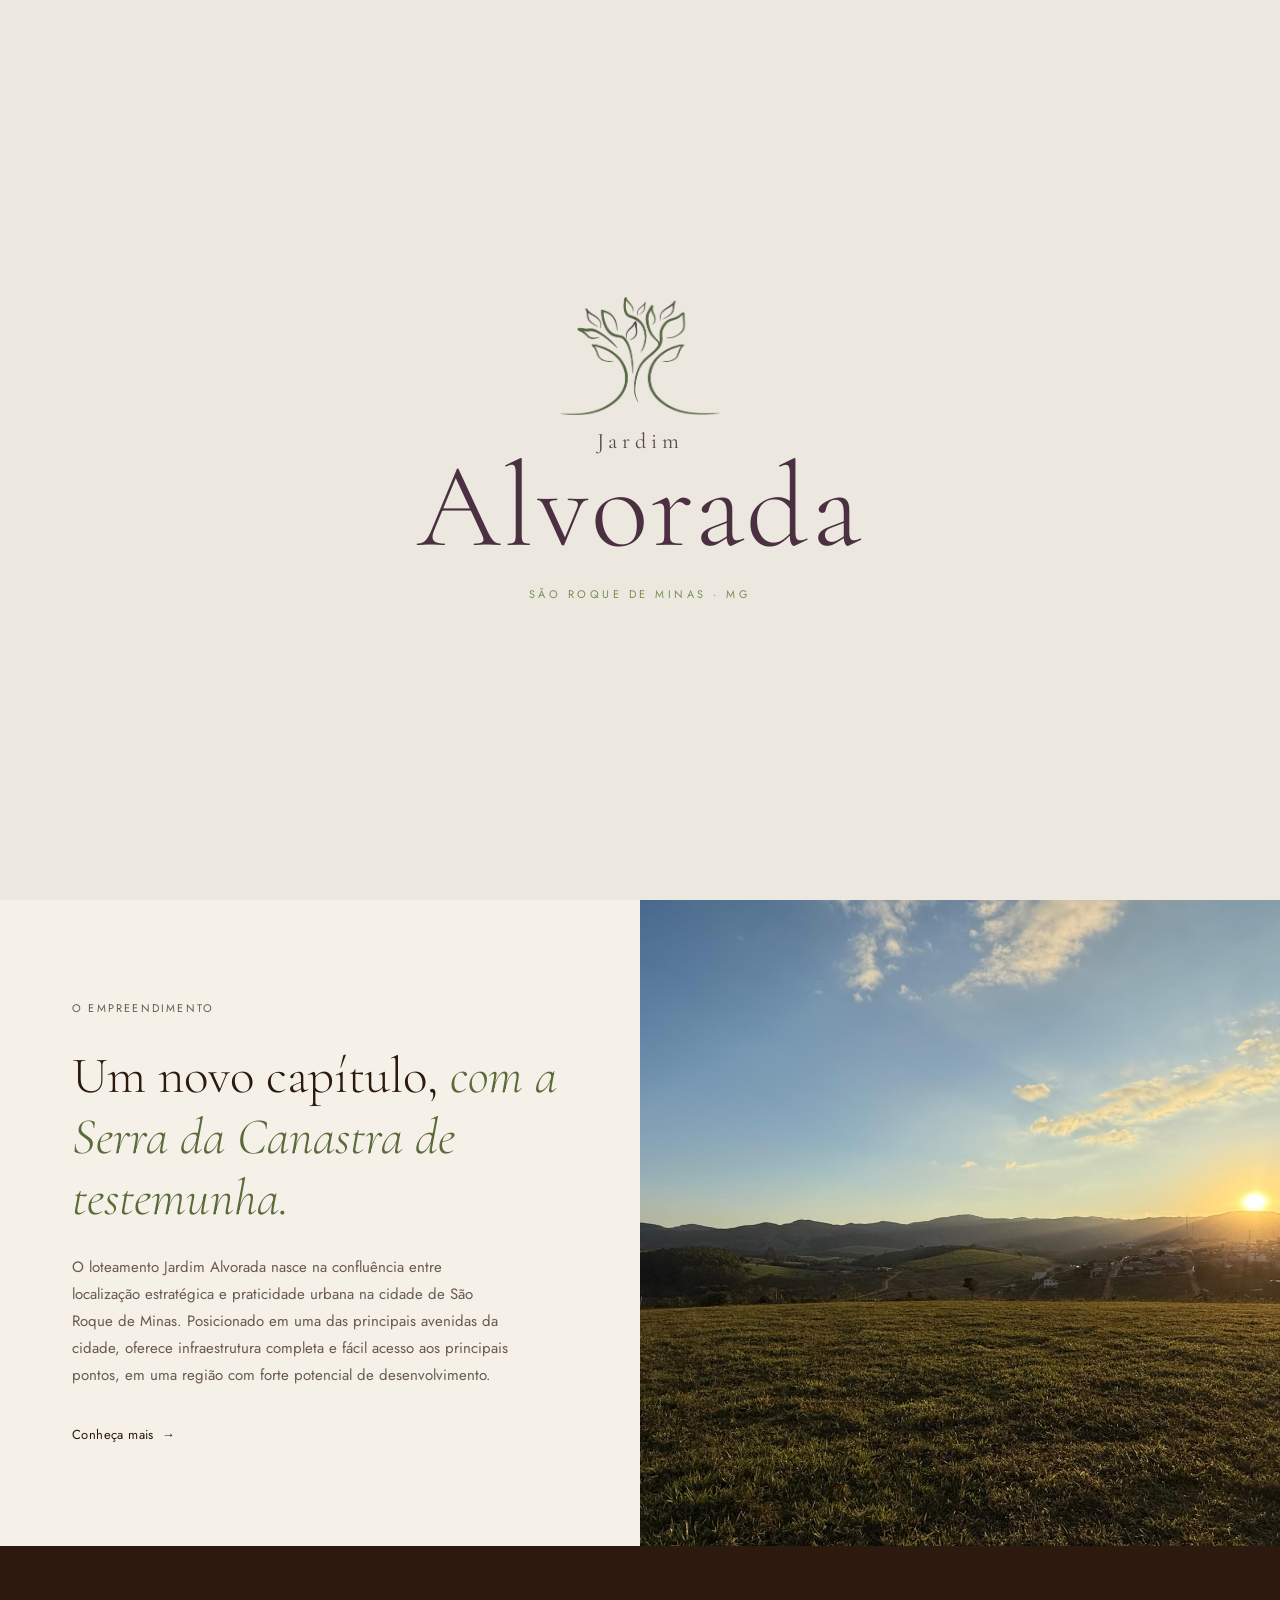
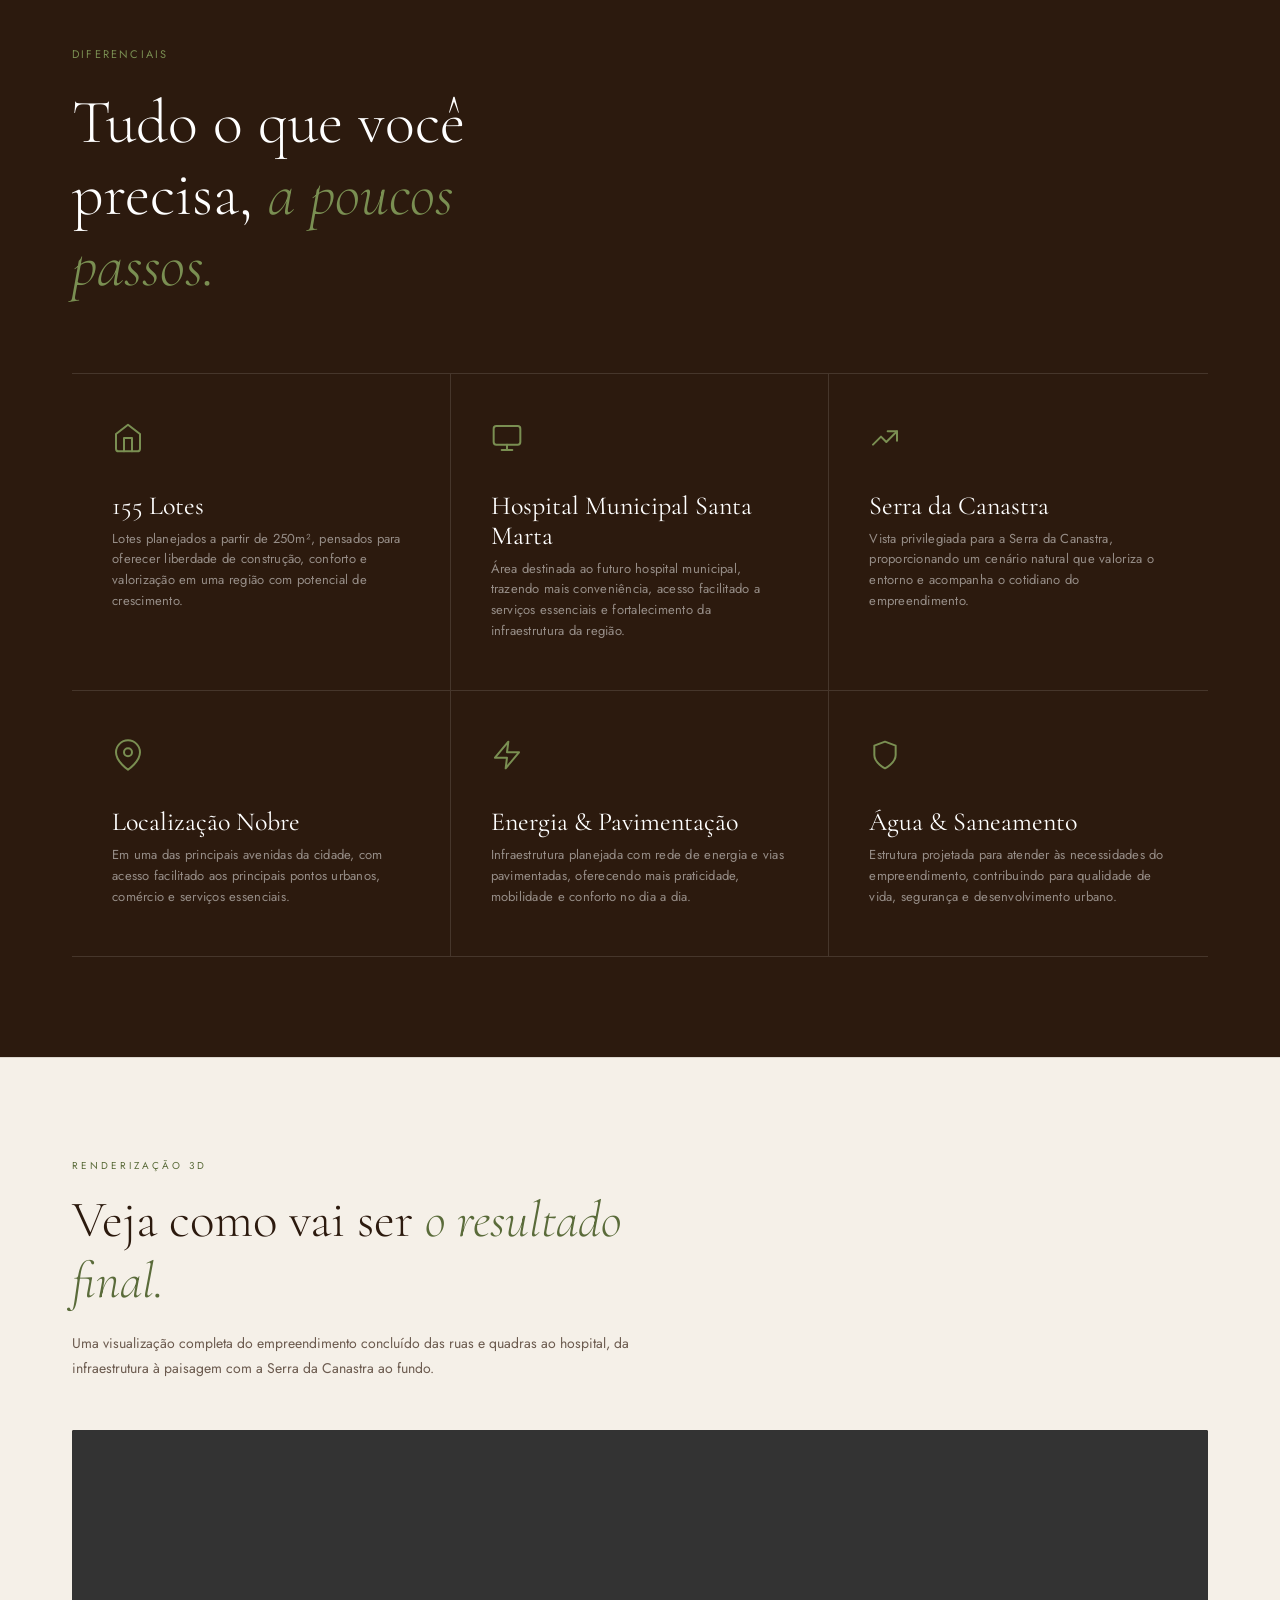
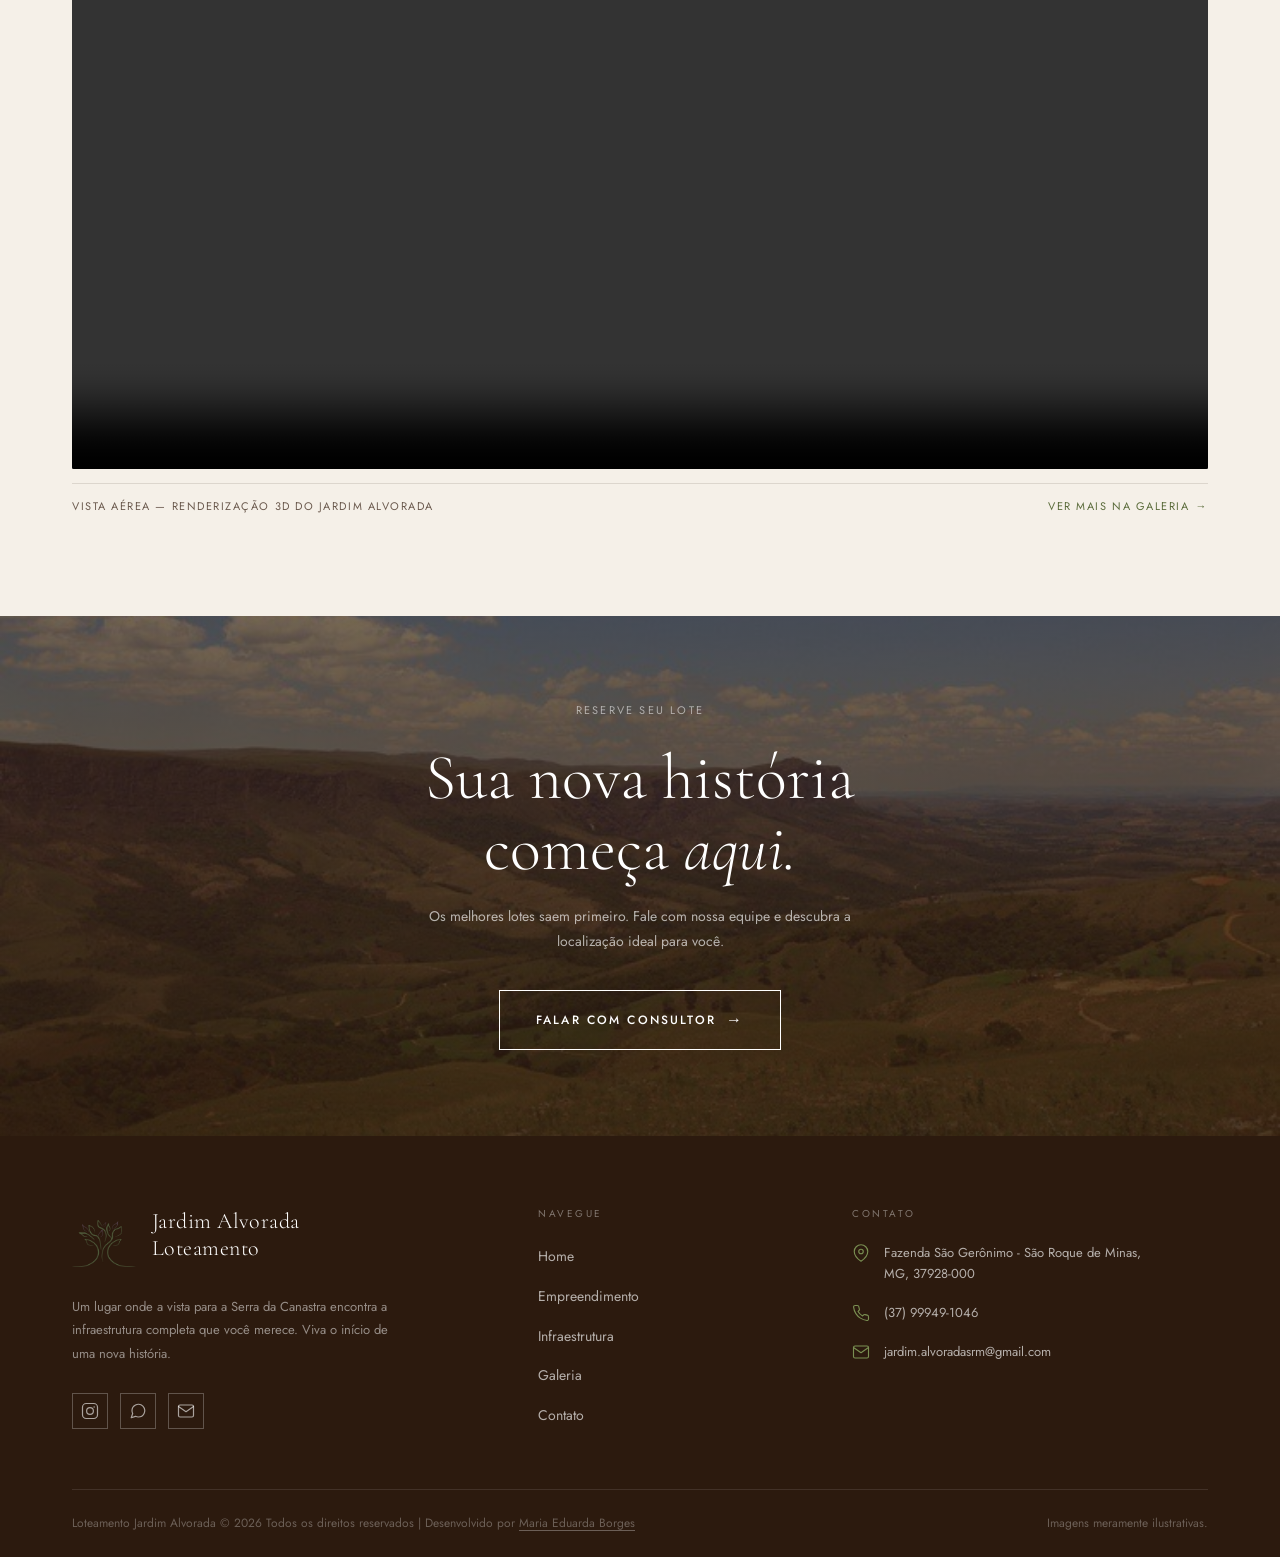
==== commit c5a89968: "ajustes" ====
--- a/frontend/index.html
+++ b/frontend/index.html
@@ -46,7 +46,7 @@
 <section class="hero" style="background-image:url('img/hero.jpg');">
   <div class="hero-overlay"></div>
   <div class="hero-content">
-    <span class="label hero-label">Lançamento · Loteamento</span>
+    <span class="label hero-label">Em breve · Loteamento</span>
     <h1>Onde a vida <em>amanhece</em> diferente.</h1>
     <p class="hero-sub">155 lotes a partir de 250m² com vista para a Serra da Canastra, hospital integrado e infraestrutura completa.</p>
     <div class="hero-buttons">
@@ -63,8 +63,8 @@
 <section class="section-empreendimento">
   <div class="empreend-text">
     <span class="label section-label">O Empreendimento</span>
-    <h2 class="fade-up">Um novo capítulo, <em>com a serra de testemunha.</em></h2>
-    <p class="fade-up delay-1">O loteamento Jardim Alvorada nasce na confluência entre localização estratégica e praticidade urbana. Posicionado em uma das principais avenidas da cidade, oferece infraestrutura completa e fácil acesso aos principais pontos, em uma região com forte potencial de desenvolvimento.</p>
+    <h2 class="fade-up">Um novo capítulo, <em>com a Serra da Canastra de testemunha.</em></h2>
+    <p class="fade-up delay-1">O loteamento Jardim Alvorada nasce na confluência entre localização estratégica e praticidade urbana na cidade de São Roque de Minas. Posicionado em uma das principais avenidas da cidade, oferece infraestrutura completa e fácil acesso aos principais pontos, em uma região com forte potencial de desenvolvimento.</p>
     <a href="empreendimento.html" class="link-arrow fade-up delay-2">Conheça mais <span>→</span></a>
   </div>
   <div class="empreend-image">
@@ -175,7 +175,7 @@
     </div>
     <div class="footer-contact">
       <h4>Contato</h4>
-      <div class="contact-item"><svg class="contact-icon" viewBox="0 0 24 24"><path d="M21 10c0 7-9 13-9 13s-9-6-9-13a9 9 0 0118 0z"/><circle cx="12" cy="10" r="3"/></svg><p>Avenida Vicente Picardi, bairro Barro Branco,<br>São Roque de Minas - MG, 37928-000</p></div>
+      <div class="contact-item"><svg class="contact-icon" viewBox="0 0 24 24"><path d="M21 10c0 7-9 13-9 13s-9-6-9-13a9 9 0 0118 0z"/><circle cx="12" cy="10" r="3"/></svg><p>Fazenda São Gerônimo - São Roque de Minas,<br>MG, 37928-000</p></div>
       <div class="contact-item"><svg class="contact-icon" viewBox="0 0 24 24"><path d="M22 16.92v3a2 2 0 01-2.18 2 19.79 19.79 0 01-8.63-3.07 19.5 19.5 0 01-6-6A19.79 19.79 0 012.12 4.18 2 2 0 014.11 2h3a2 2 0 012 1.72c.127.96.361 1.903.7 2.81a2 2 0 01-.45 2.11L8.09 9.91a16 16 0 006 6l1.27-1.27a2 2 0 012.11-.45c.907.339 1.85.573 2.81.7A2 2 0 0122 16.92z"/></svg><p>(37) 99949-1046</p></div>
       <div class="contact-item"><svg class="contact-icon" viewBox="0 0 24 24"><path d="M4 4h16c1.1 0 2 .9 2 2v12c0 1.1-.9 2-2 2H4c-1.1 0-2-.9-2-2V6c0-1.1.9-2 2-2z"/><polyline points="22,6 12,13 2,6"/></svg><p>jardim.alvoradasrm@gmail.com</p></div>
     </div>
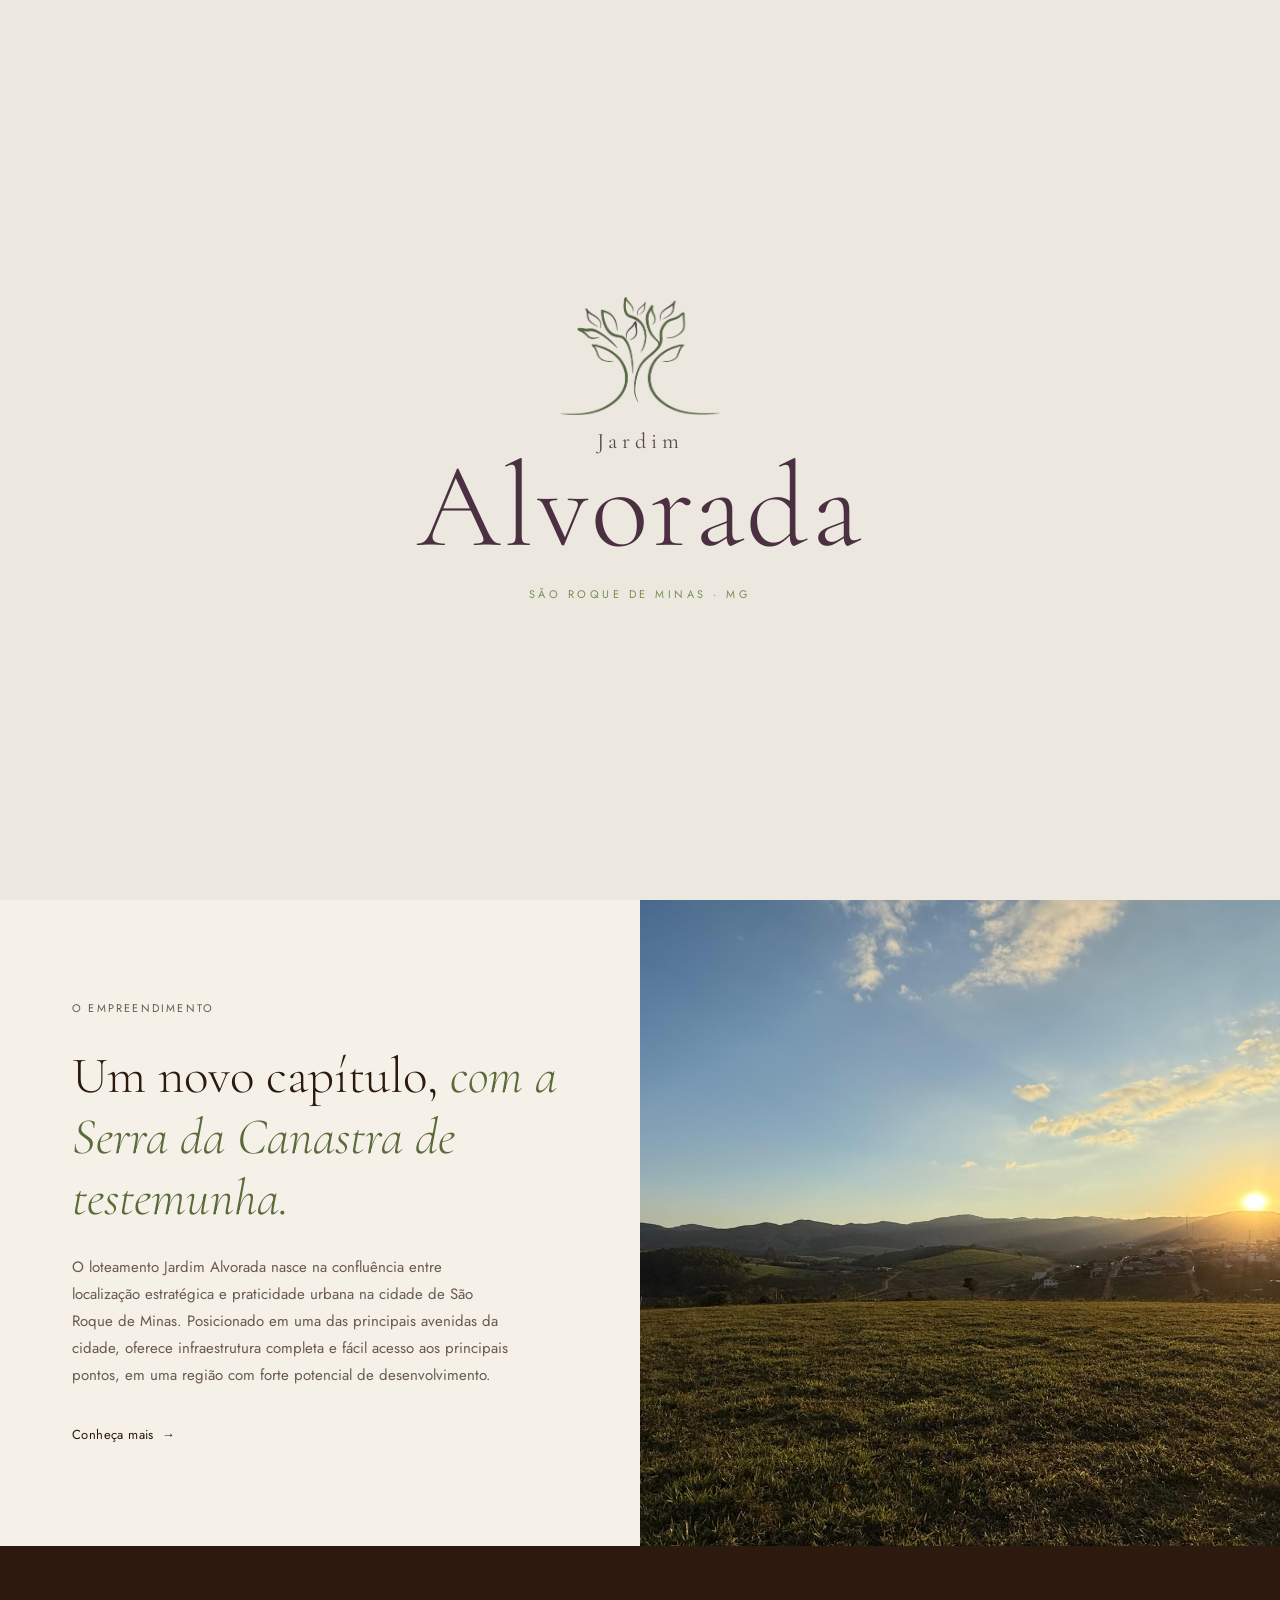
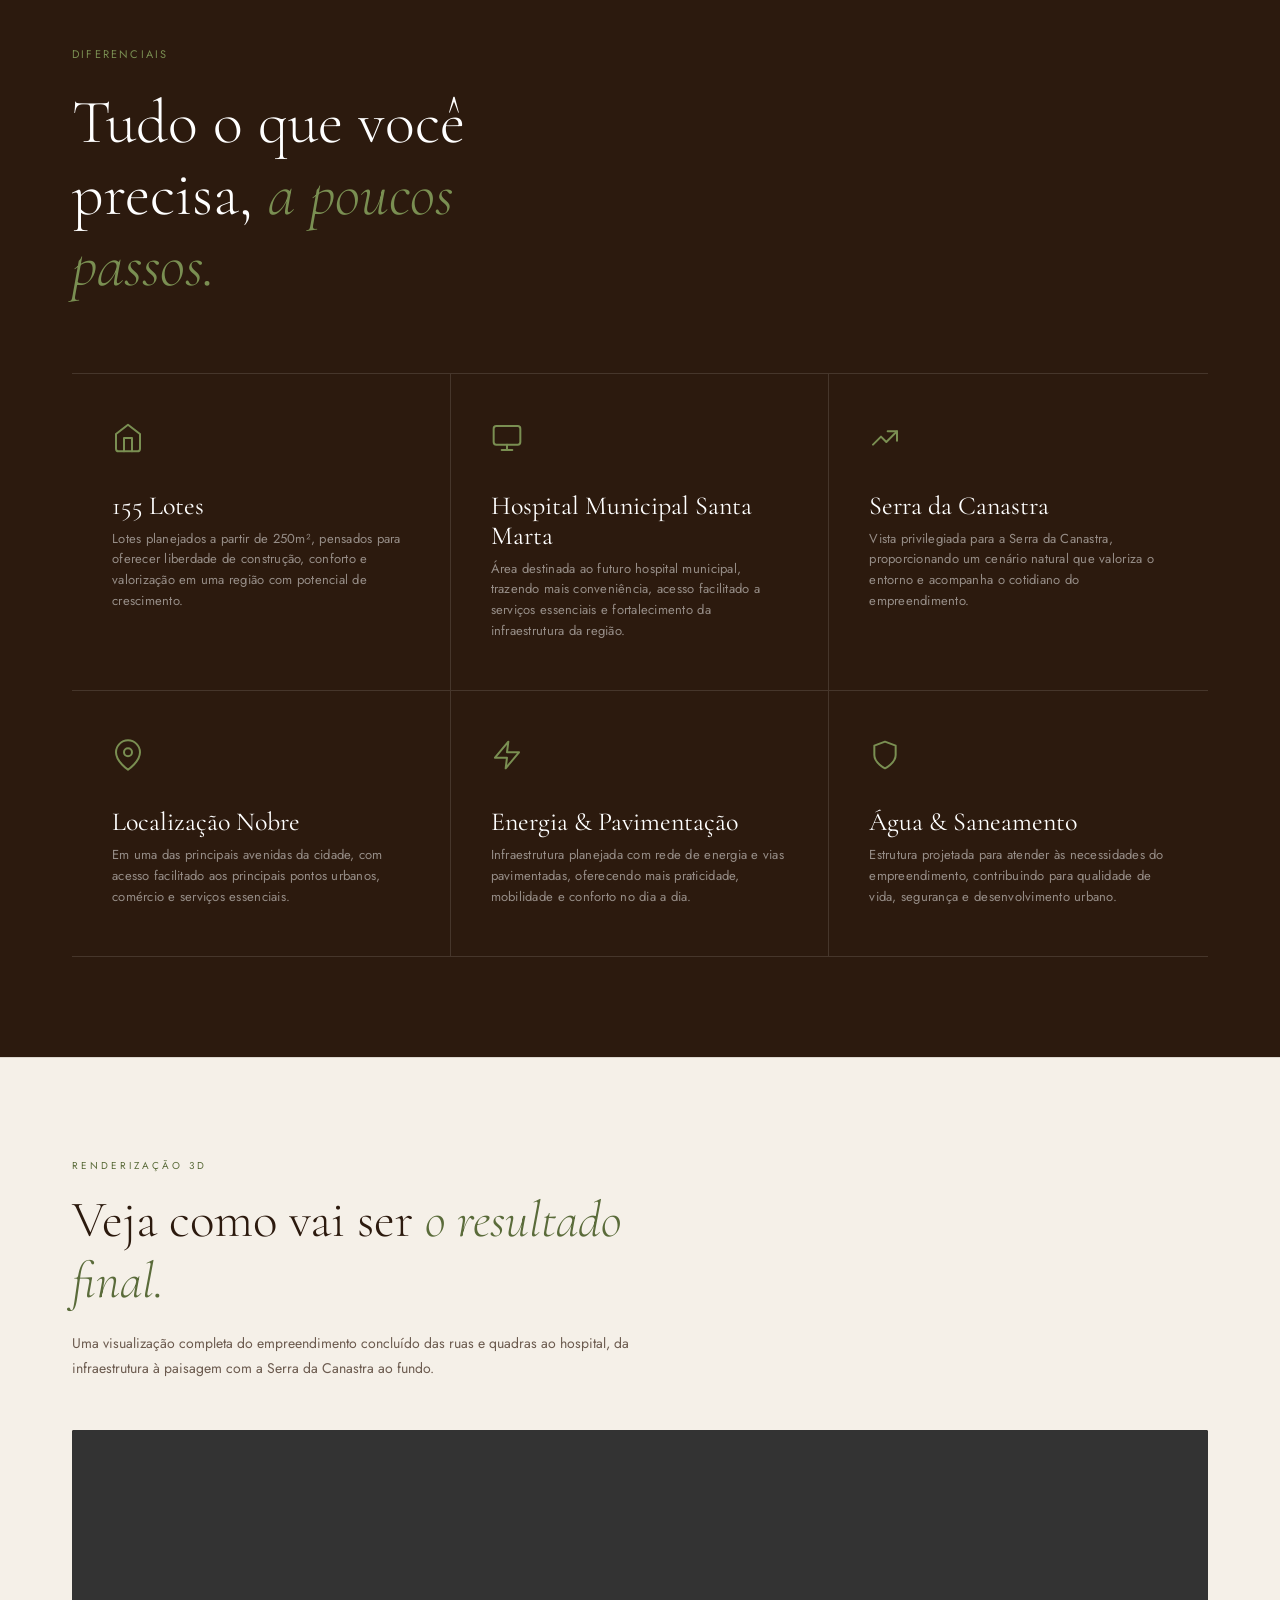
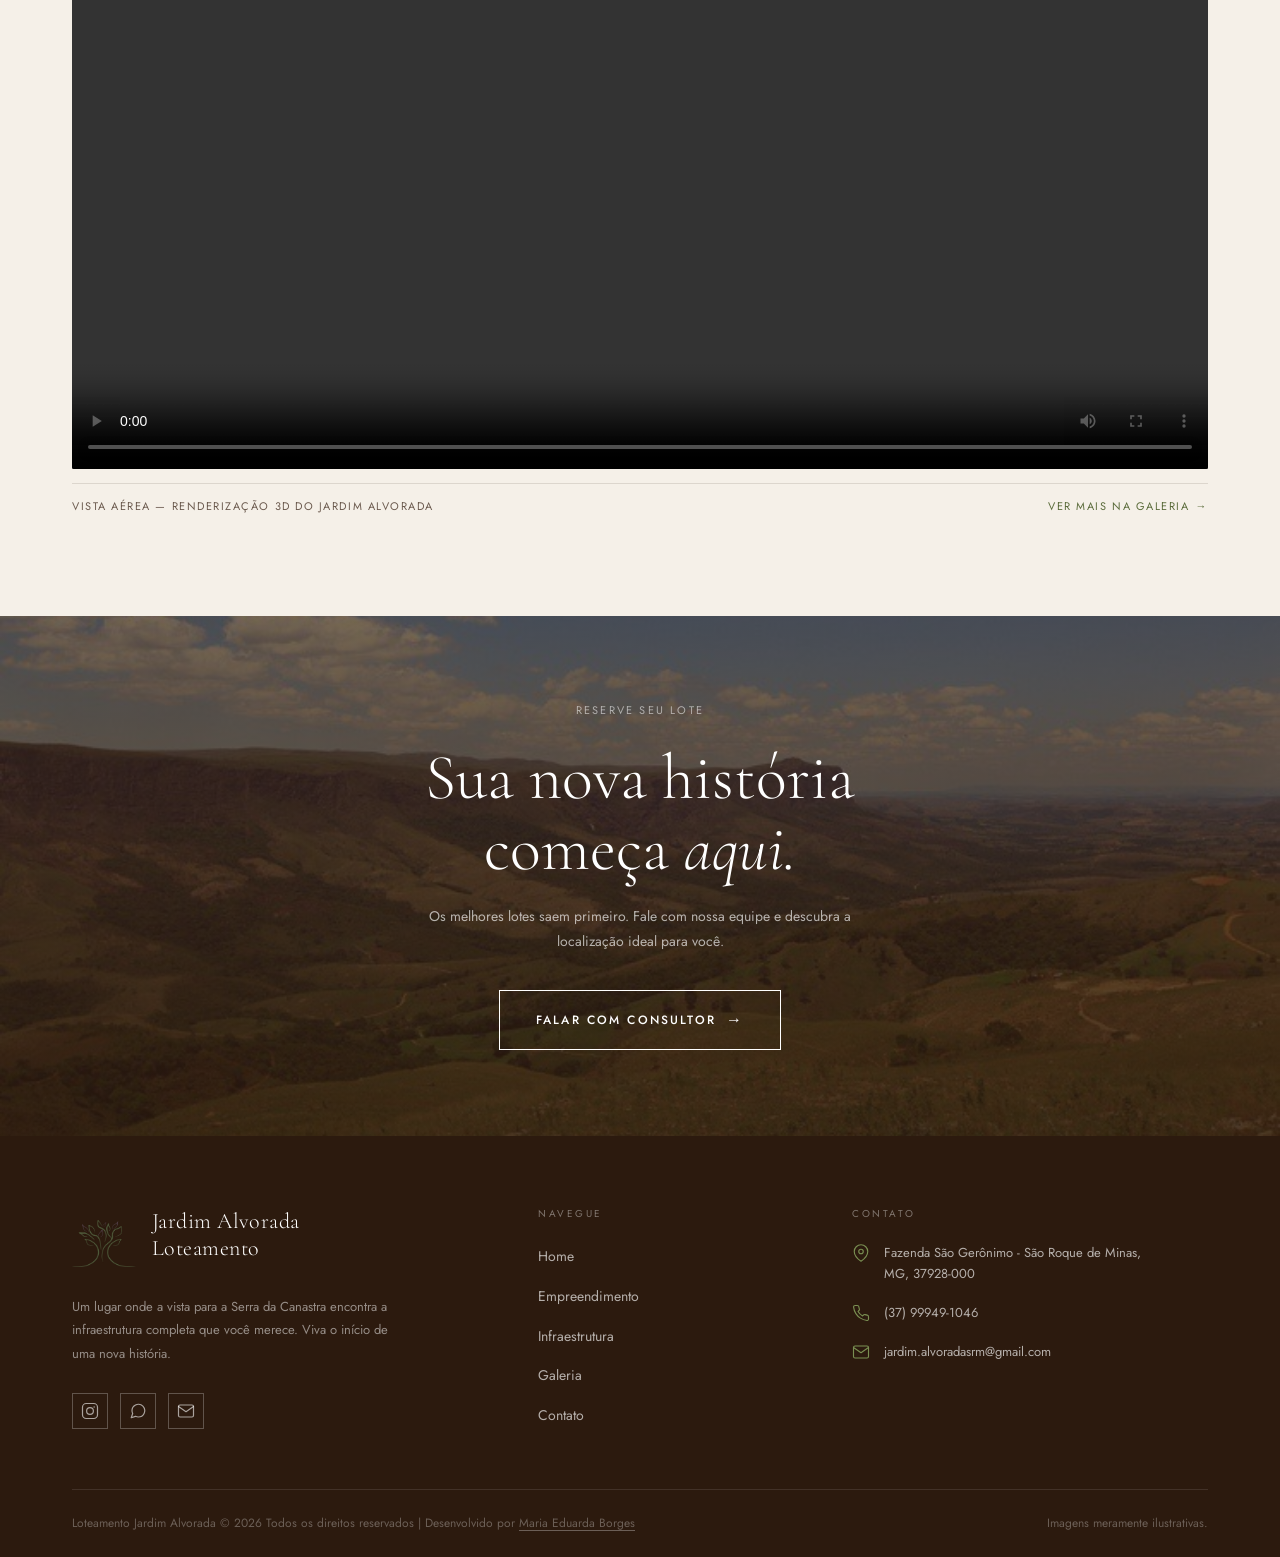
==== commit f13c79bf: "adição favicon" ====
--- a/frontend/index.html
+++ b/frontend/index.html
@@ -3,6 +3,7 @@
 <head>
   <meta charset="UTF-8">
   <meta name="viewport" content="width=device-width, initial-scale=1.0">
+  <link rel="icon" type="image/png" href="img/logo-alvorada-branca.png">
   <title>Loteamento Jardim Alvorada</title>
   <link rel="preconnect" href="https://fonts.googleapis.com">
   <link rel="preconnect" href="https://fonts.gstatic.com" crossorigin>
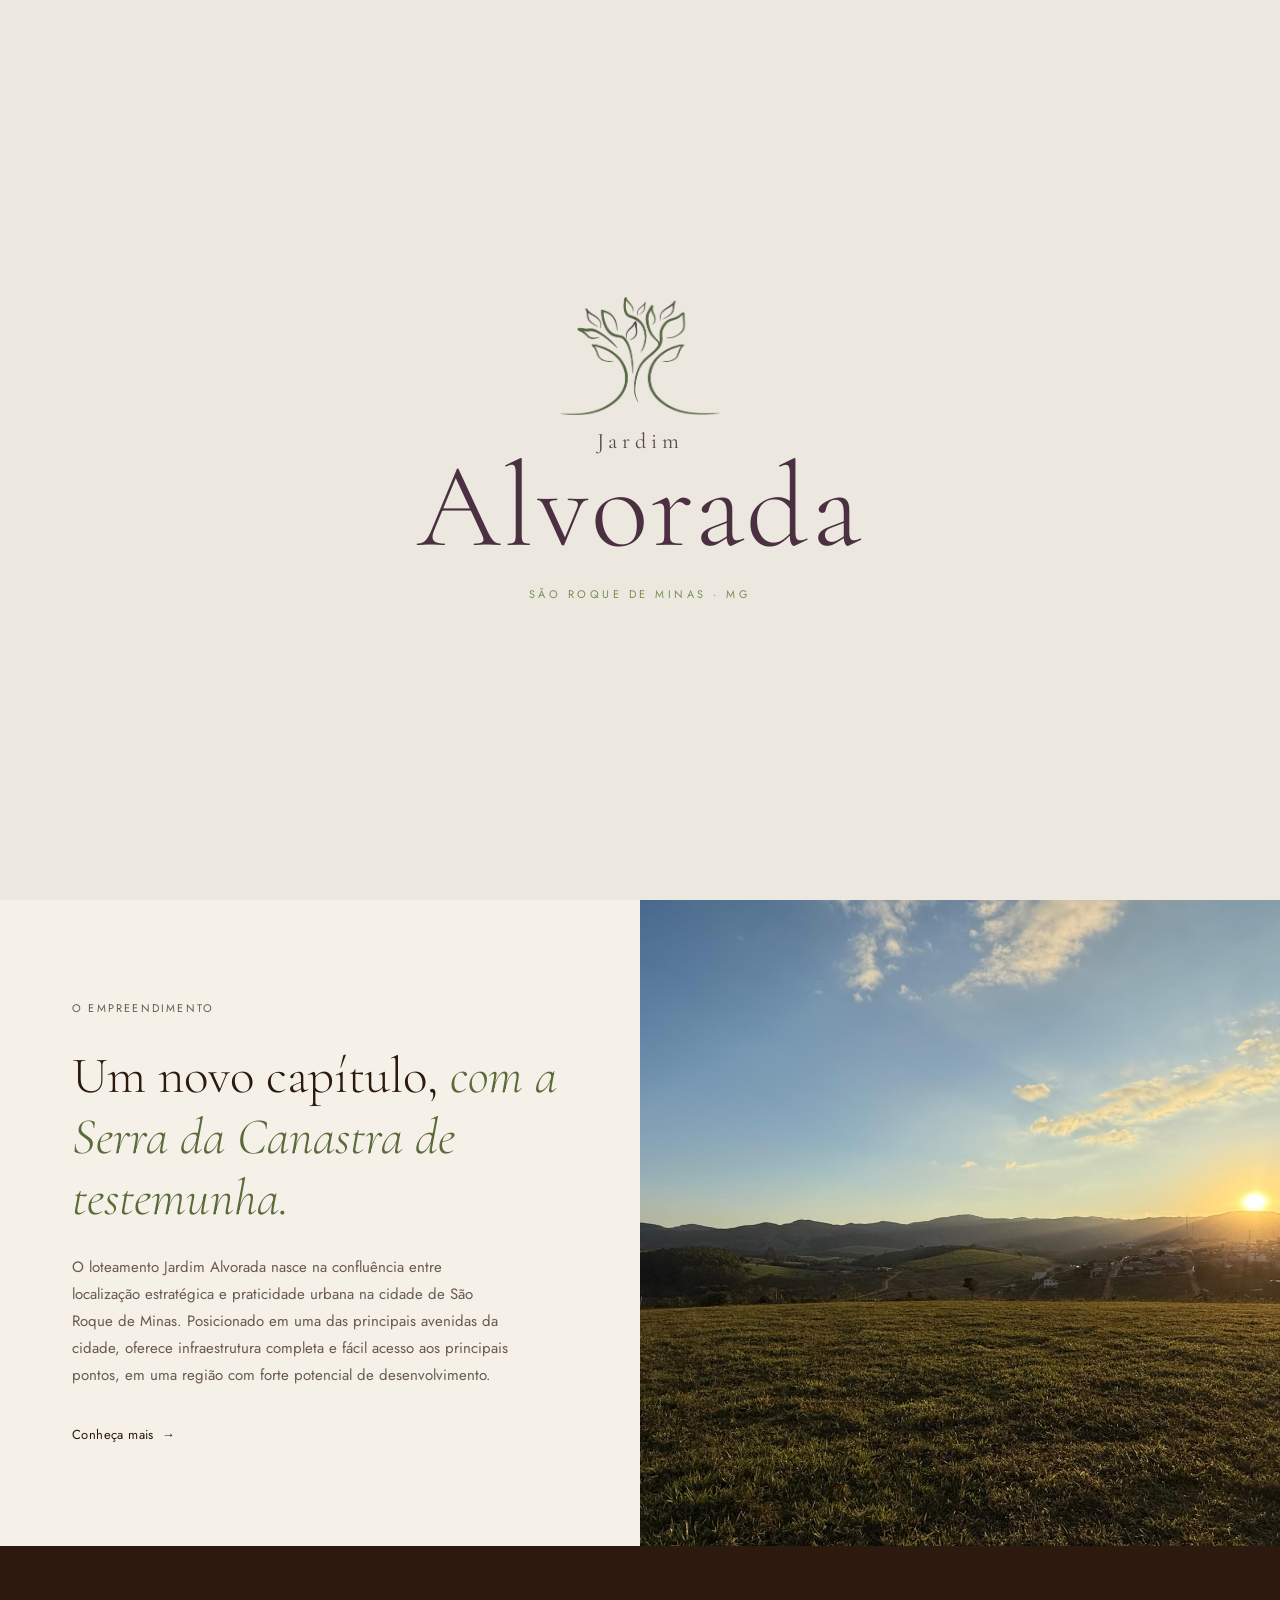
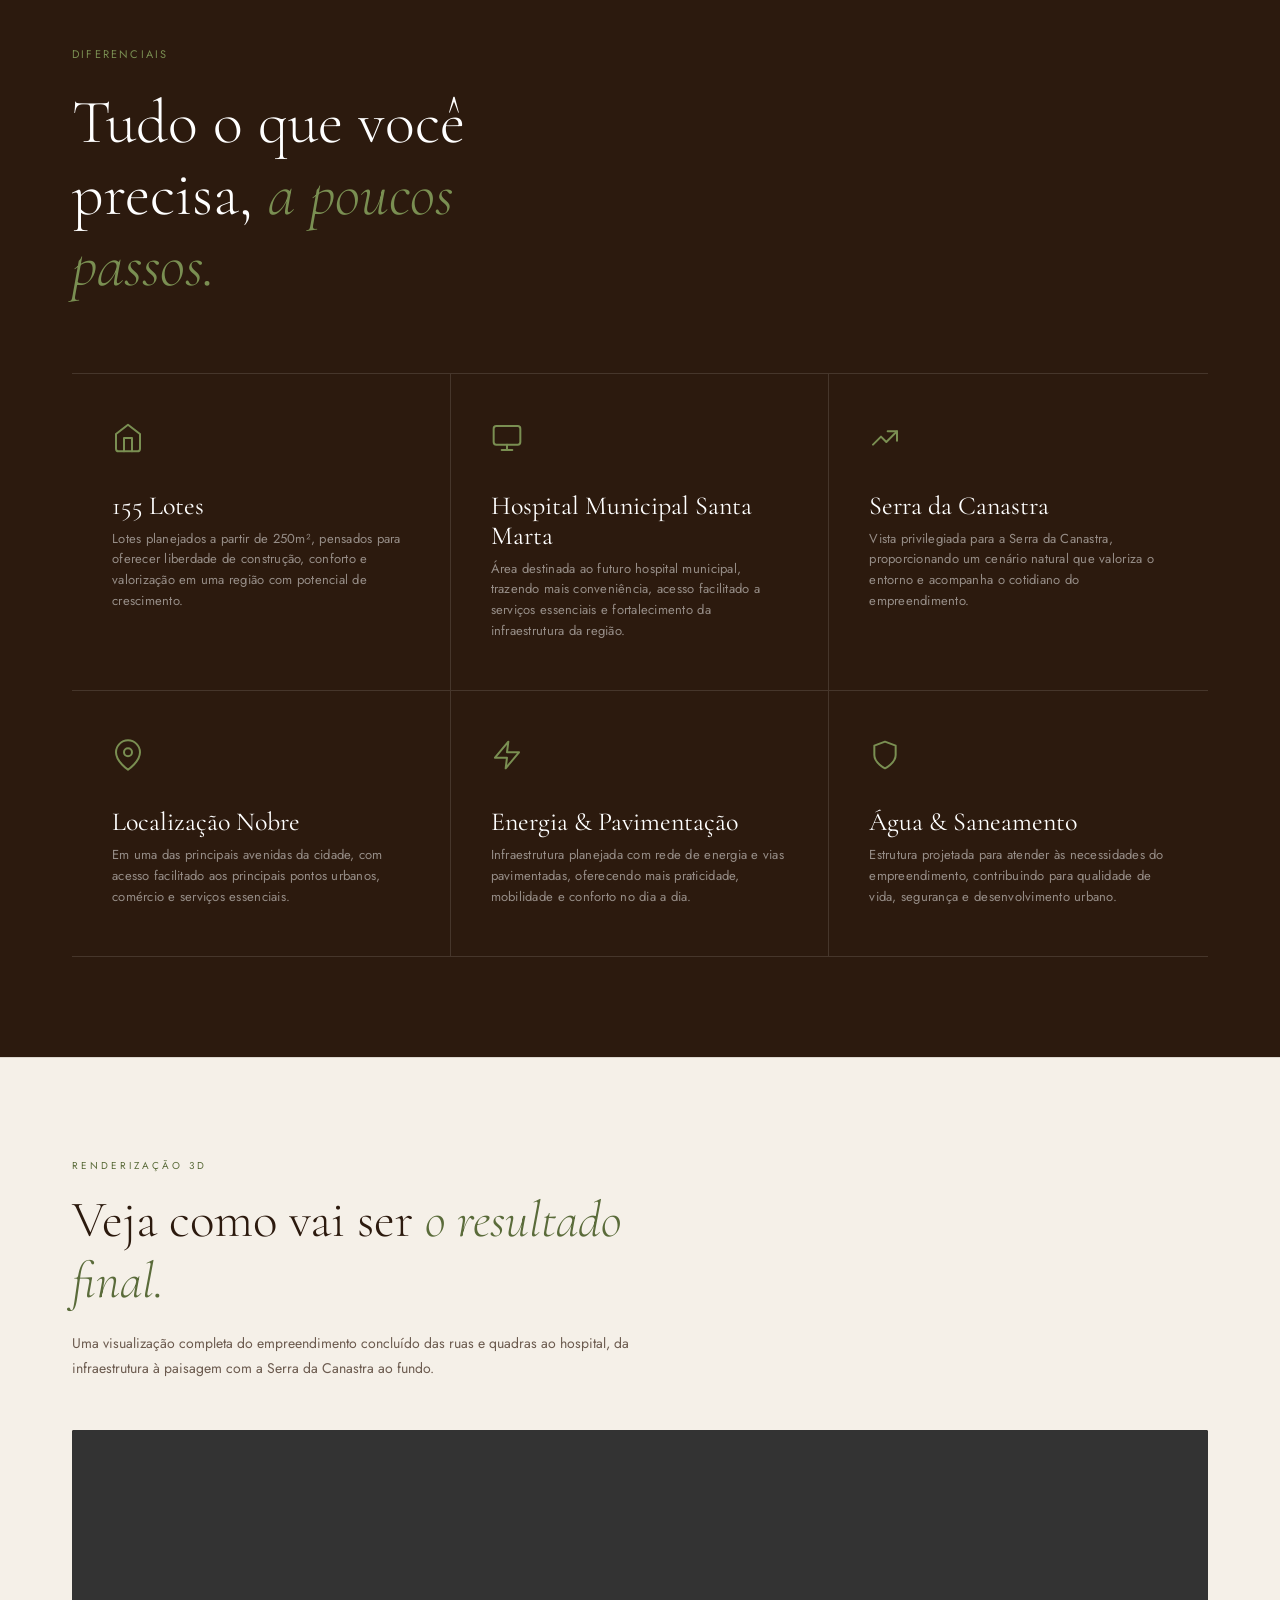
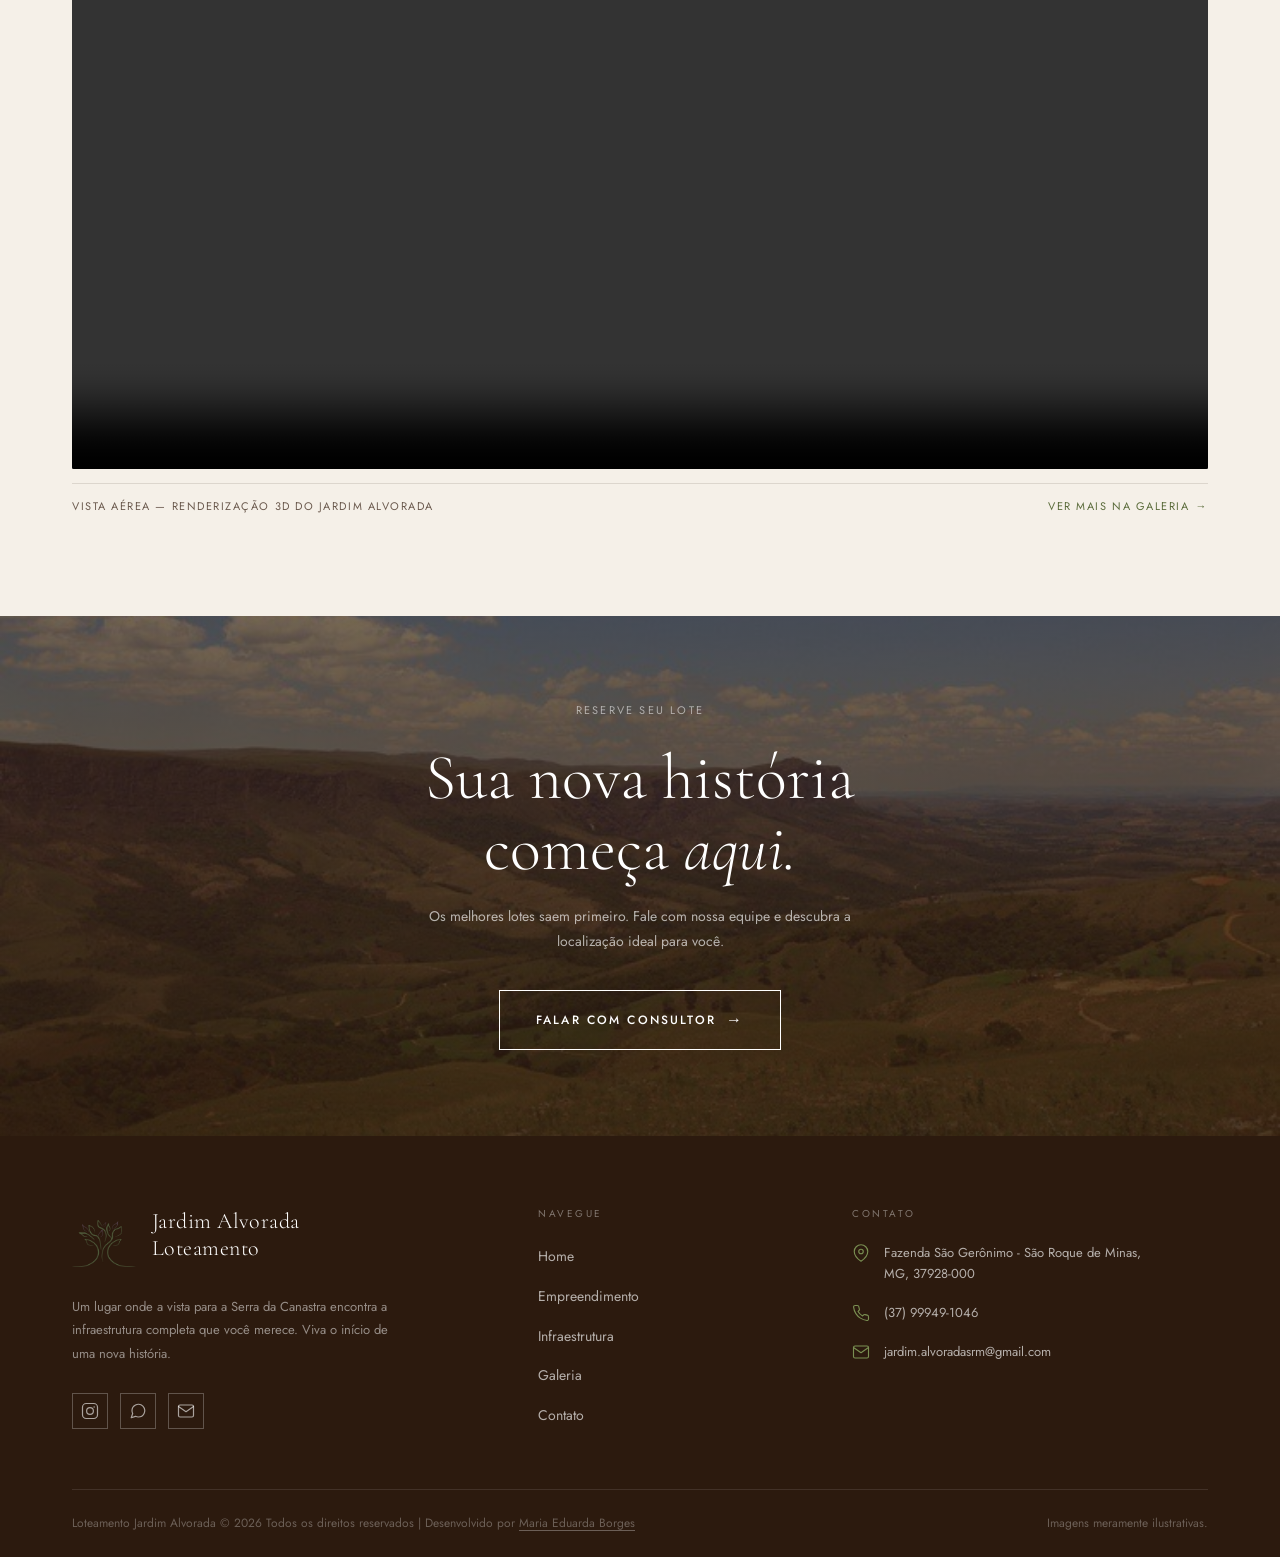
==== commit 127db102: "ajustes favicon" ====
--- a/frontend/index.html
+++ b/frontend/index.html
@@ -3,7 +3,8 @@
 <head>
   <meta charset="UTF-8">
   <meta name="viewport" content="width=device-width, initial-scale=1.0">
-  <link rel="icon" type="image/png" href="img/logo-alvorada-branca.png">
+  <link rel="icon" type="image/png" href="/img/favicon.png">
+  <link rel="shortcut icon" href="/img/favicon.png">
   <title>Loteamento Jardim Alvorada</title>
   <link rel="preconnect" href="https://fonts.googleapis.com">
   <link rel="preconnect" href="https://fonts.gstatic.com" crossorigin>
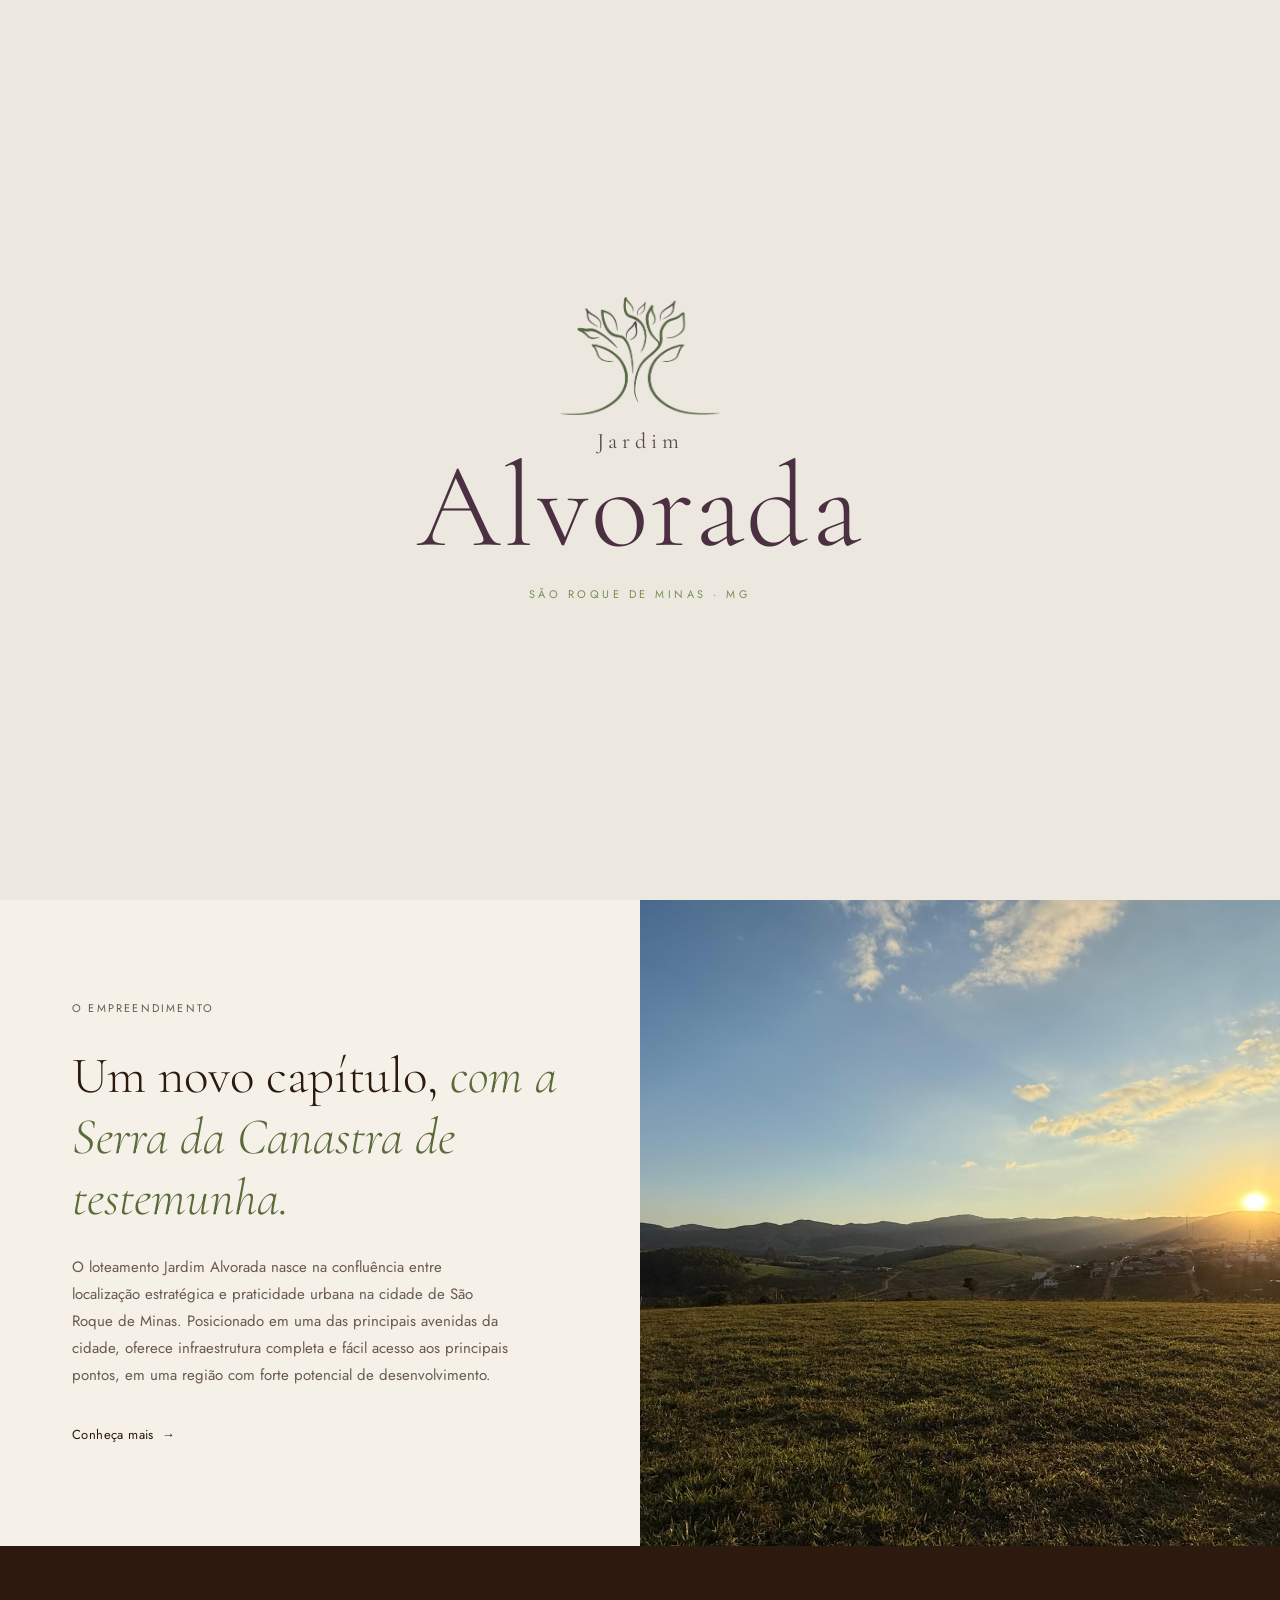
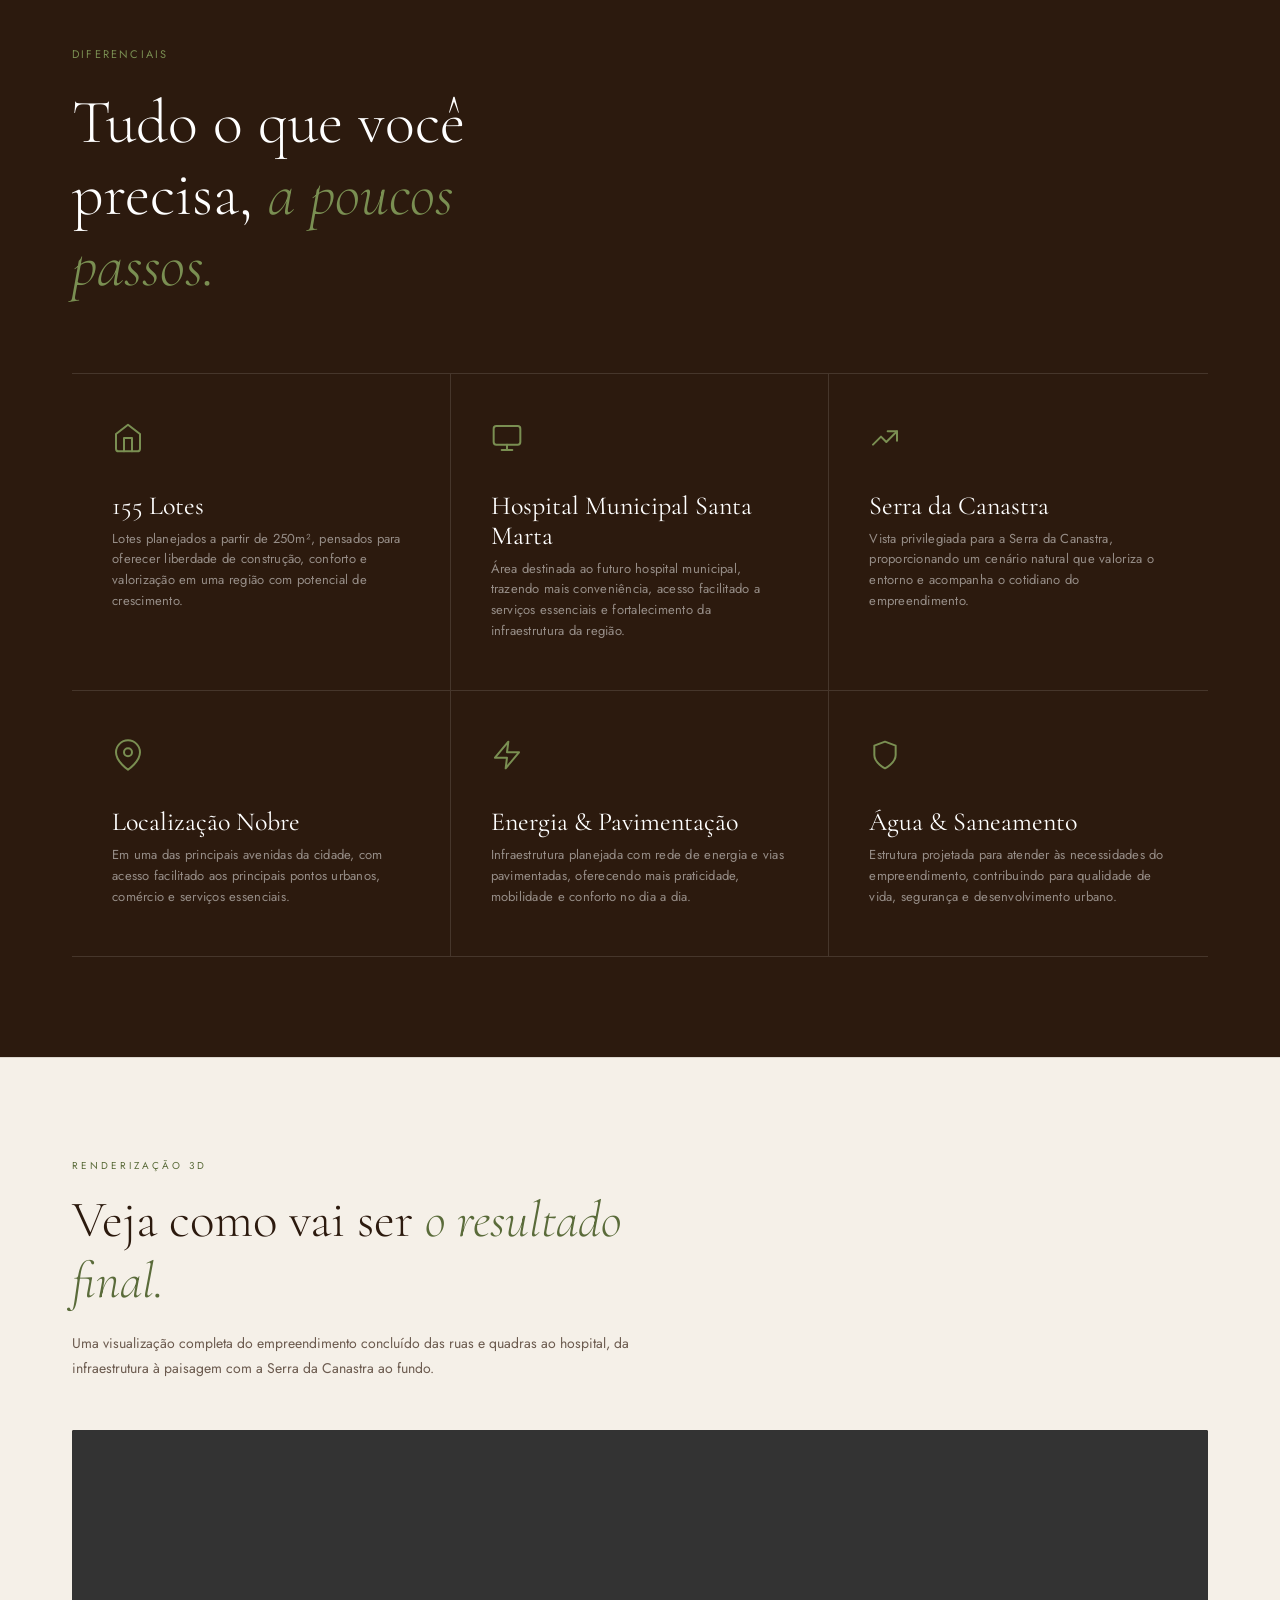
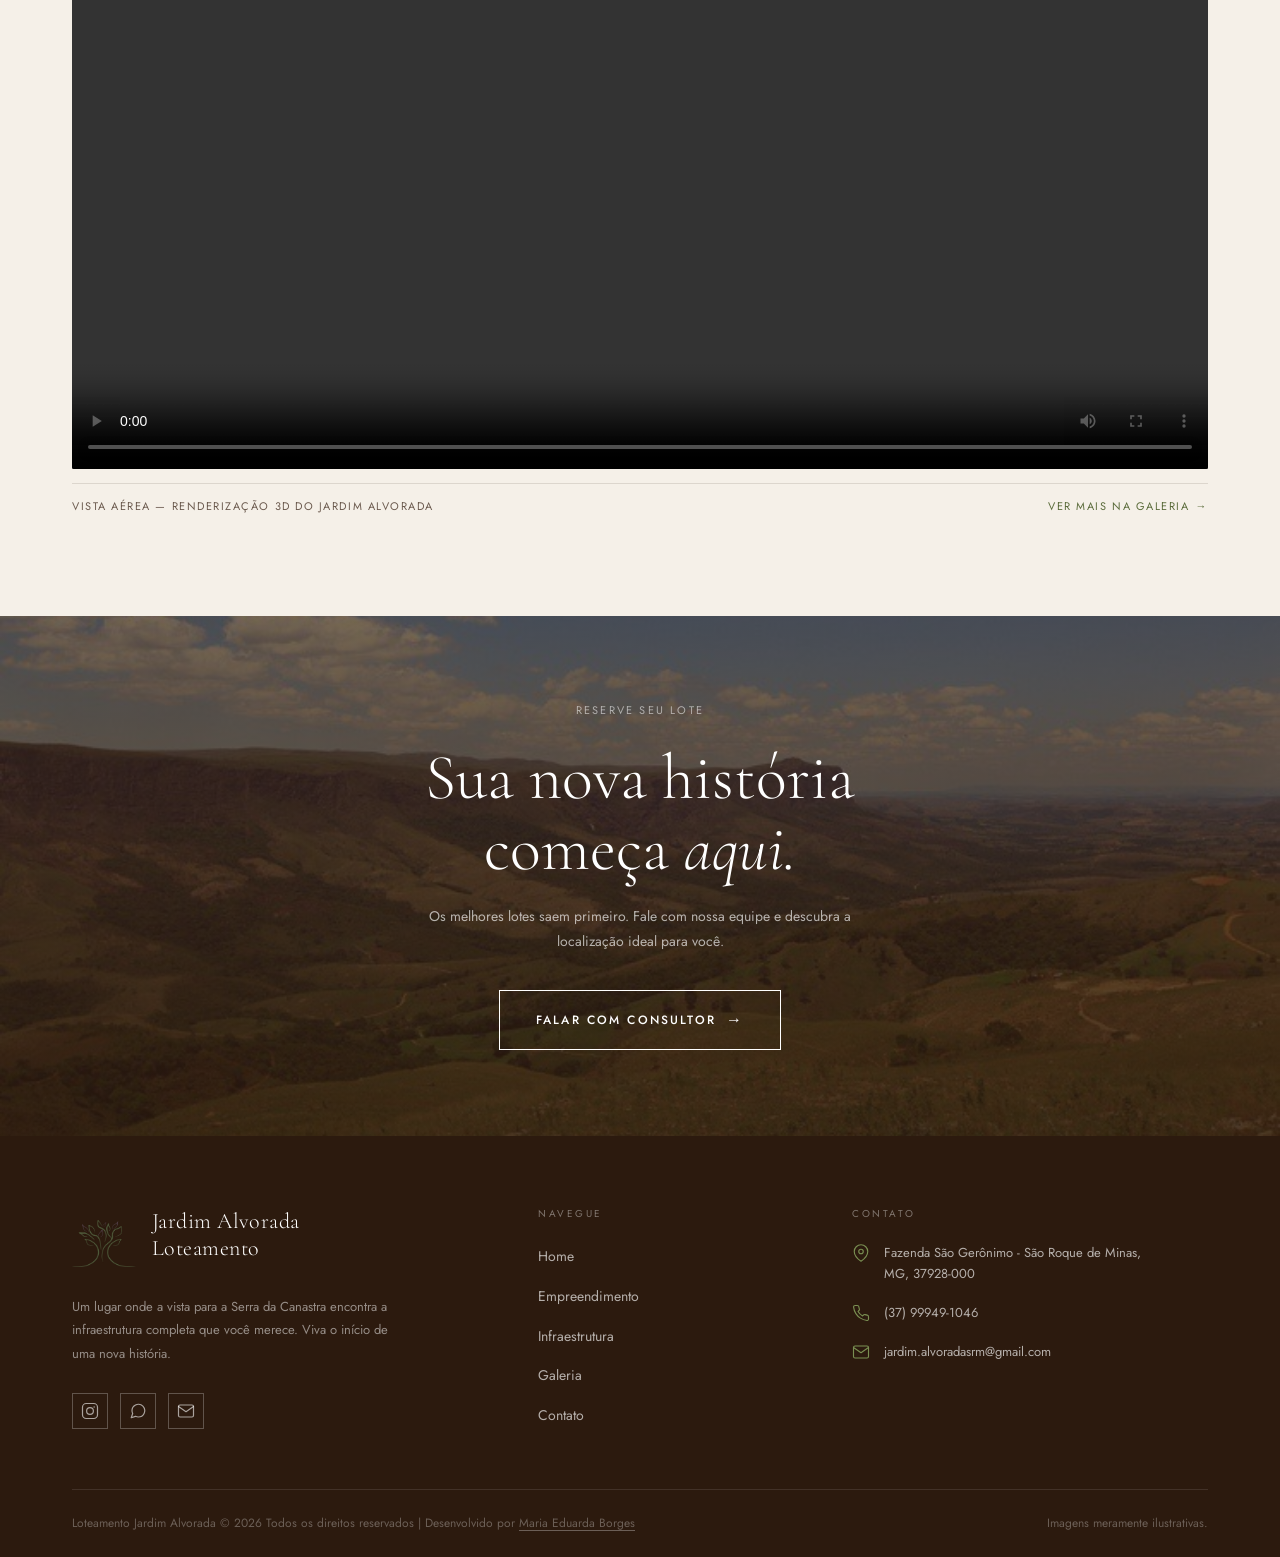
==== commit 1ffcf3ab: "ajuste preloader" ====
--- a/frontend/index.html
+++ b/frontend/index.html
@@ -1,11 +1,36 @@
 <!DOCTYPE html>
 <html lang="pt-br">
+<script type="application/ld+json">
+{
+ "@context":"https://schema.org",
+ "@type":"RealEstateAgent",
+ "name":"Jardim Alvorada",
+ "url":"https://jardimalvorada.com",
+ "address":{
+   "@type":"PostalAddress",
+   "addressLocality":"São Roque de Minas",
+   "addressRegion":"MG",
+   "addressCountry":"BR"
+ }
+}
+</script>
 <head>
   <meta charset="UTF-8">
   <meta name="viewport" content="width=device-width, initial-scale=1.0">
-  <link rel="icon" type="image/png" href="/img/favicon.png">
+  <link rel="icon" type="image/png" sizes="32x32" href="/img/favicon.png">
+  <link rel="icon" type="image/png" sizes="192x192" href="/img/favicon.png">
   <link rel="shortcut icon" href="/img/favicon.png">
   <title>Loteamento Jardim Alvorada</title>
+  <meta name="description" content="Loteamento em São Roque de Minas com 155 lotes a partir de 250m². Vista para a Serra da Canastra, infraestrutura completa e excelente potencial de valorização.">
+  <meta property="og:title" content="Jardim Alvorada | Loteamento em São Roque de Minas">
+  <meta property="og:description" content="155 lotes a partir de 250m², infraestrutura completa e vista para a Serra da Canastra.">
+  <meta property="og:image" content="https://jardimalvorada.com/img/hero.jpg">
+  <meta property="og:url" content="https://jardimalvorada.com">
+  <meta property="og:type" content="website">
+  <meta name="robots" content="index,follow">
+  <meta name="author" content="Jardim Alvorada">
+  <meta name="theme-color" content="#5A7D4D">
+  <link rel="canonical" href="https://jardimalvorada.com/">
   <link rel="preconnect" href="https://fonts.googleapis.com">
   <link rel="preconnect" href="https://fonts.gstatic.com" crossorigin>
   <link href="https://fonts.googleapis.com/css2?family=Cormorant+Garamond:ital,wght@0,300;0,400;0,500;0,600;1,300;1,400;1,500&family=Cormorant+SC:wght@300;400;500&family=Jost:wght@300;400;500&display=swap" rel="stylesheet">
@@ -13,8 +38,23 @@
   <link rel="stylesheet" href="css/components.css">
   <link rel="stylesheet" href="css/index.css">
   <link rel="stylesheet" href="css/responsive.css">
+  <style>
+    html.alv-loading body{visibility:hidden}
+  </style>
+  <script>document.documentElement.classList.add('alv-loading');</script>
   <script src="preloader.js"></script>
 </head>
+
+<!-- Google tag (gtag.js) -->
+<script async src="https://www.googletagmanager.com/gtag/js?id=G-1333654F56"></script>
+<script>
+  window.dataLayer = window.dataLayer || [];
+  function gtag(){dataLayer.push(arguments);}
+  gtag('js', new Date());
+
+  gtag('config', 'G-1333654F56');
+</script>
+
 <body>
 
 <header class="nav hero-nav">
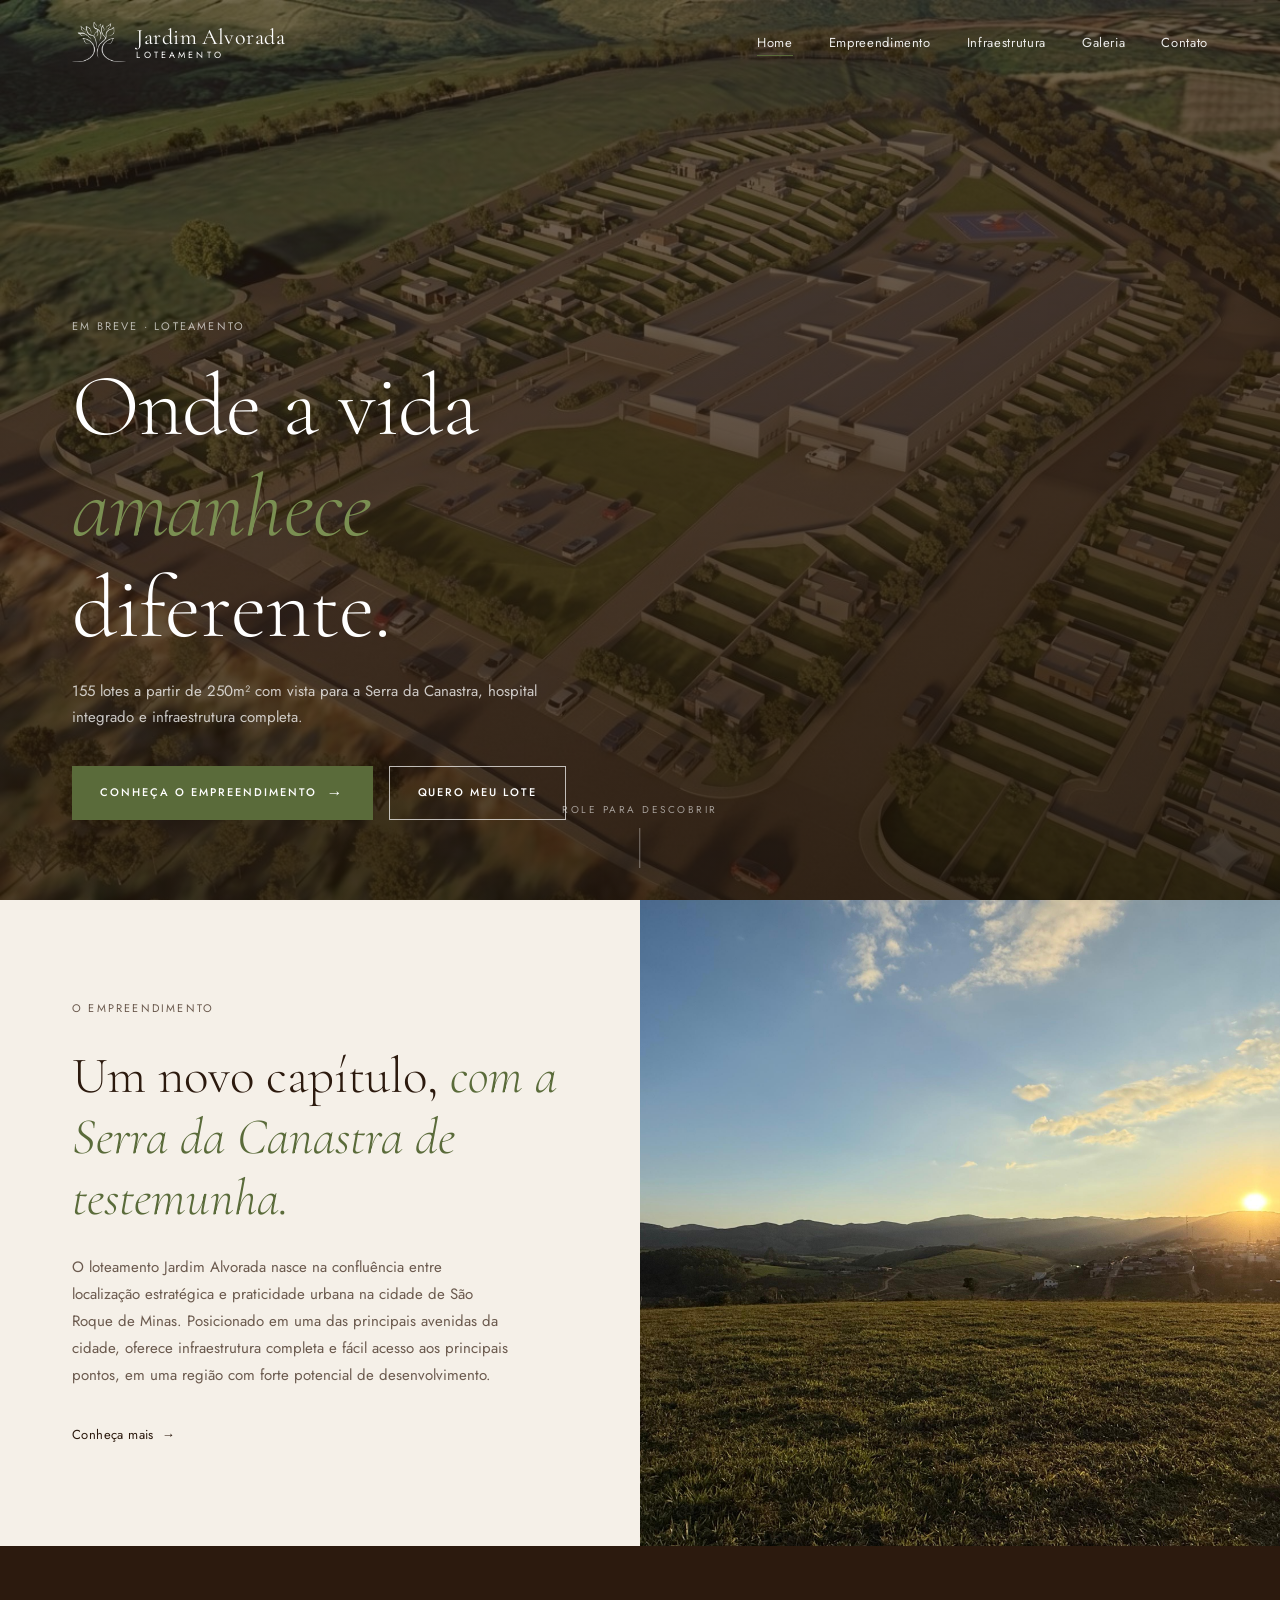
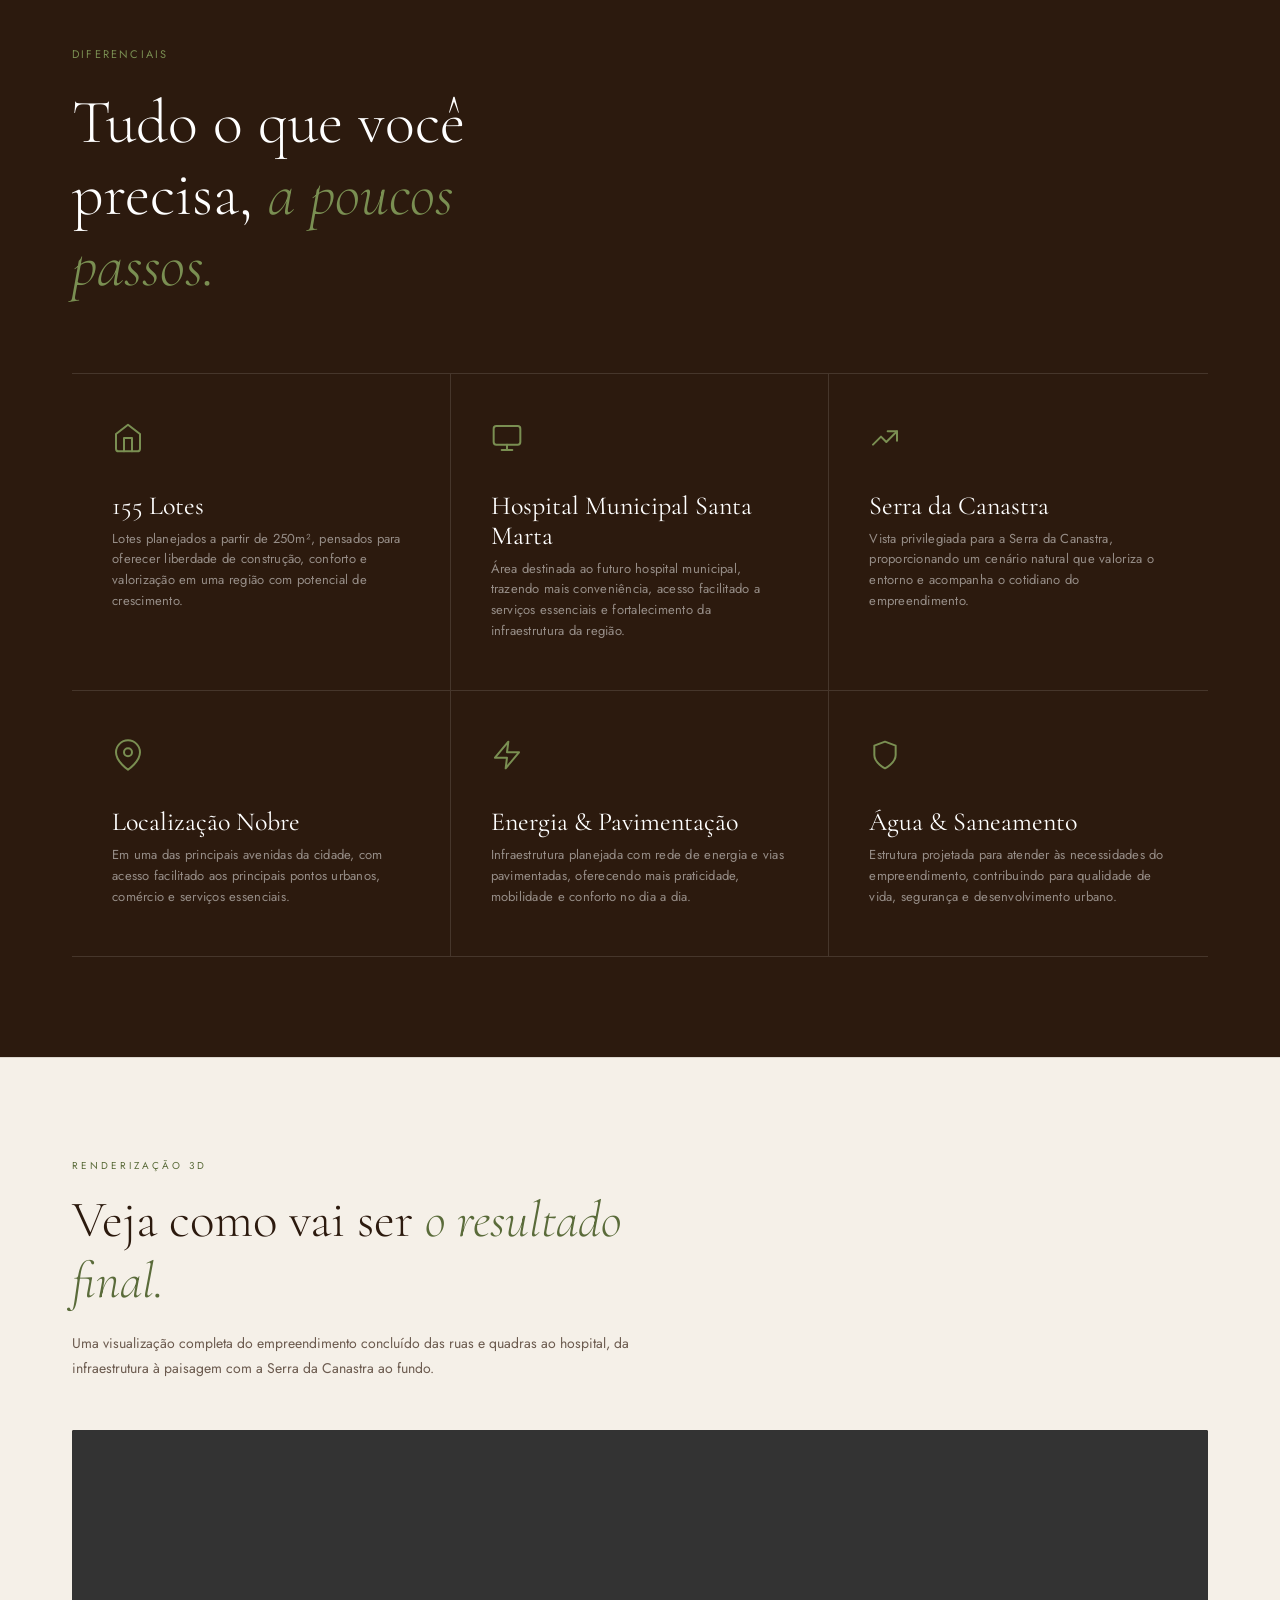
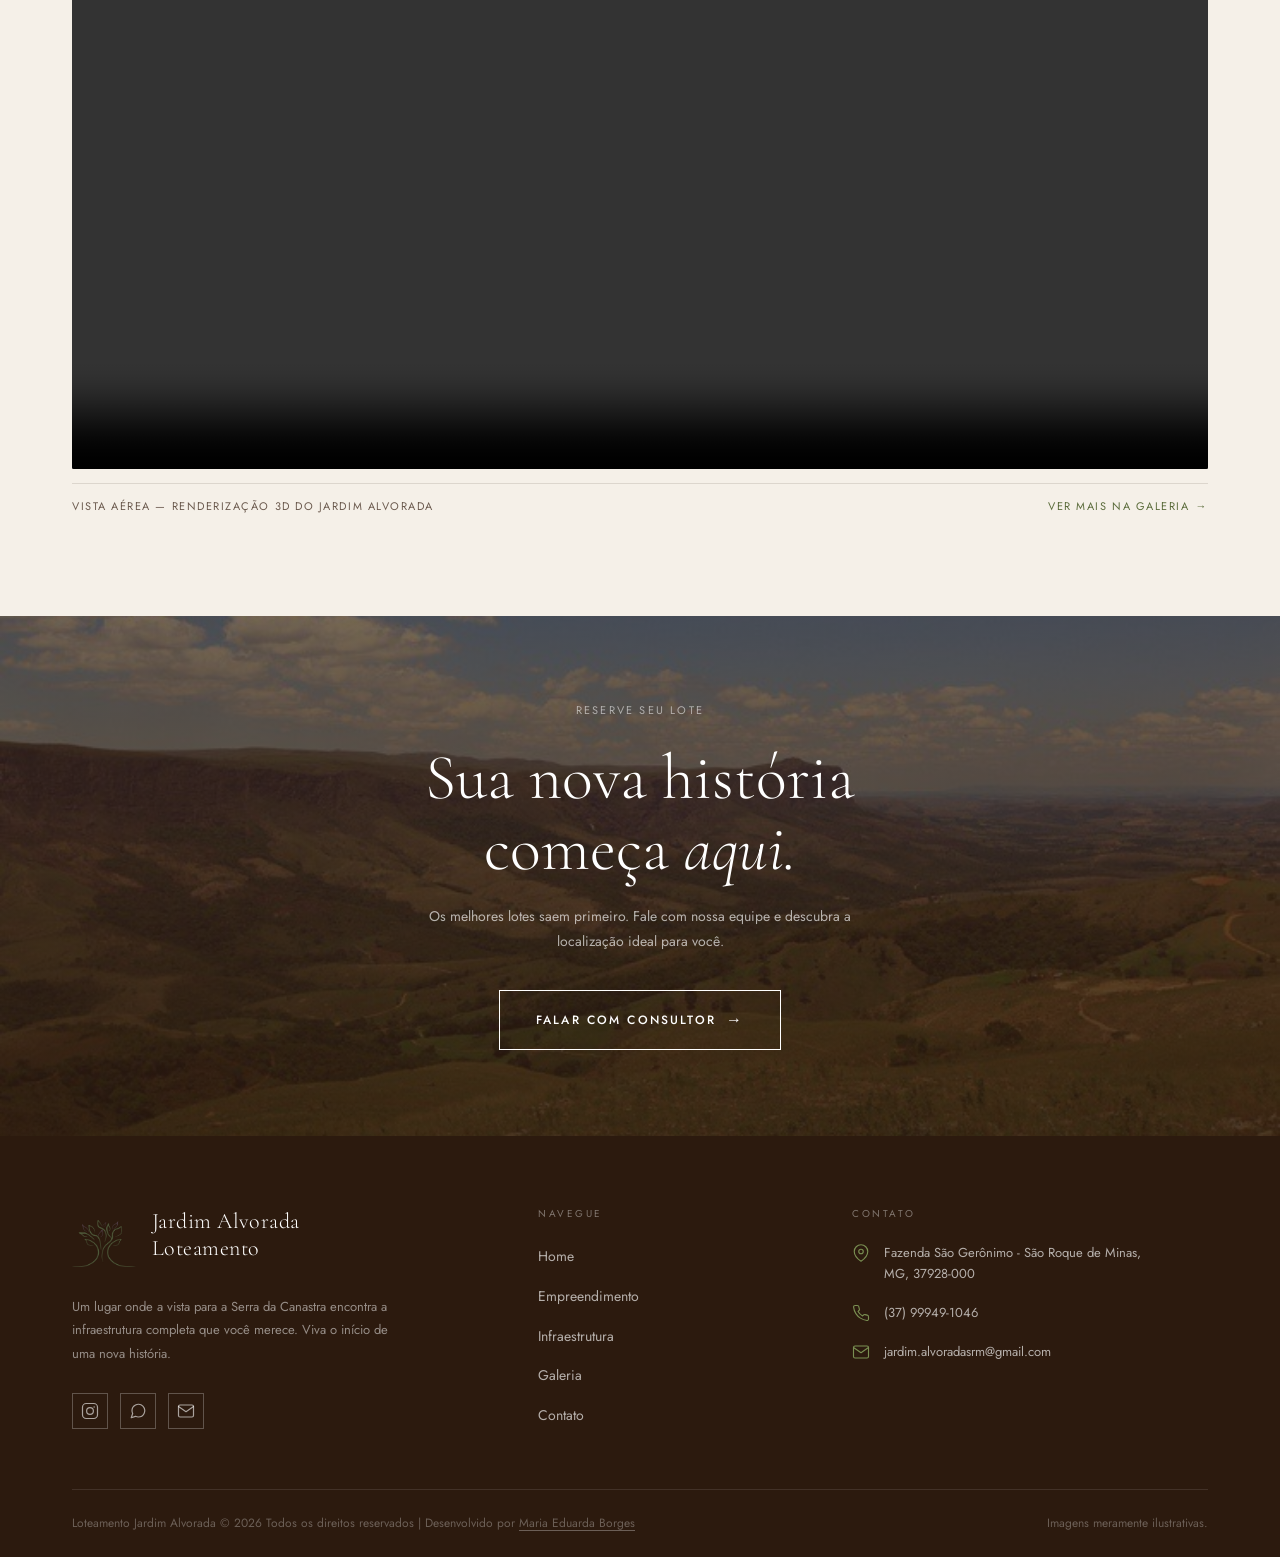
==== commit 3bee7e69: "teste" ====
--- a/frontend/index.html
+++ b/frontend/index.html
@@ -42,7 +42,6 @@
     html.alv-loading body{visibility:hidden}
   </style>
   <script>document.documentElement.classList.add('alv-loading');</script>
-  <script src="preloader.js"></script>
 </head>
 
 <!-- Google tag (gtag.js) -->
@@ -228,6 +227,7 @@
   </div>
 </footer>
 
+<script src="preloader.js"></script>
 <script src="shared.js"></script>
 </body>
 </html>
